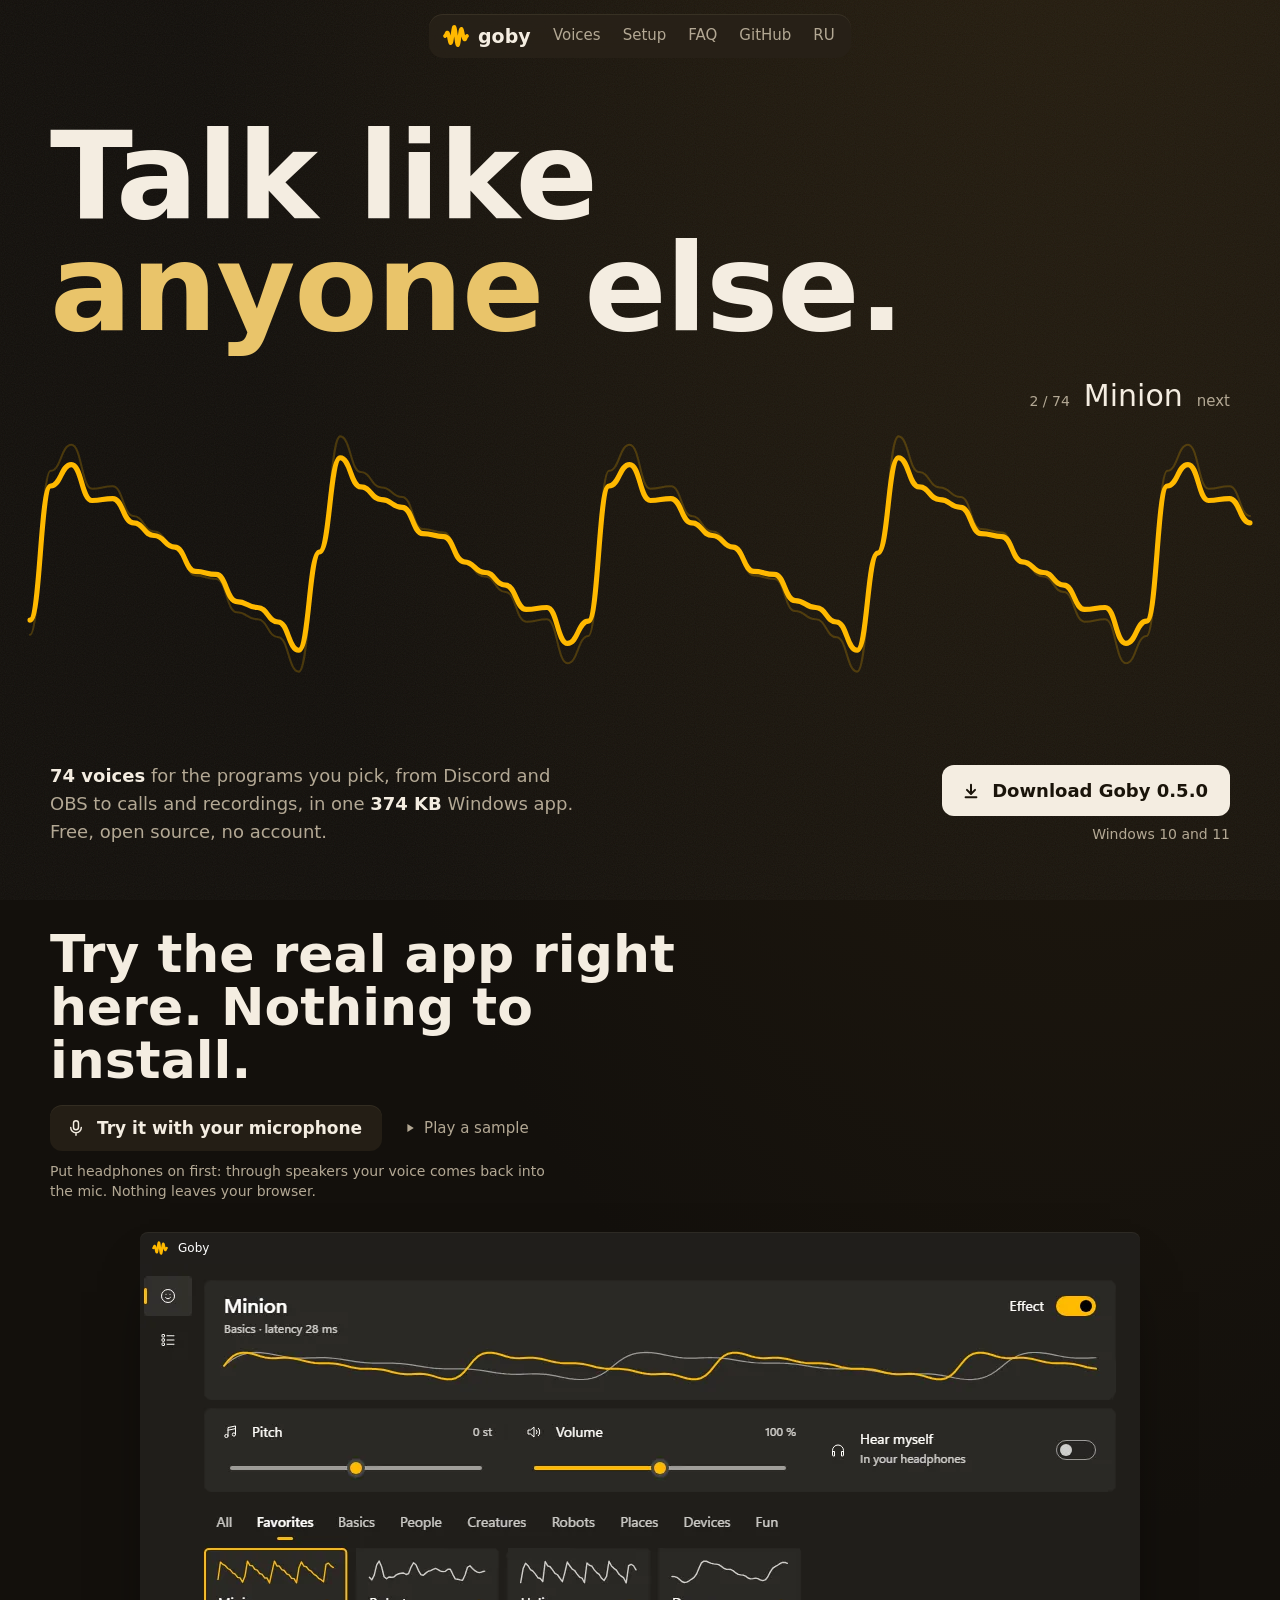
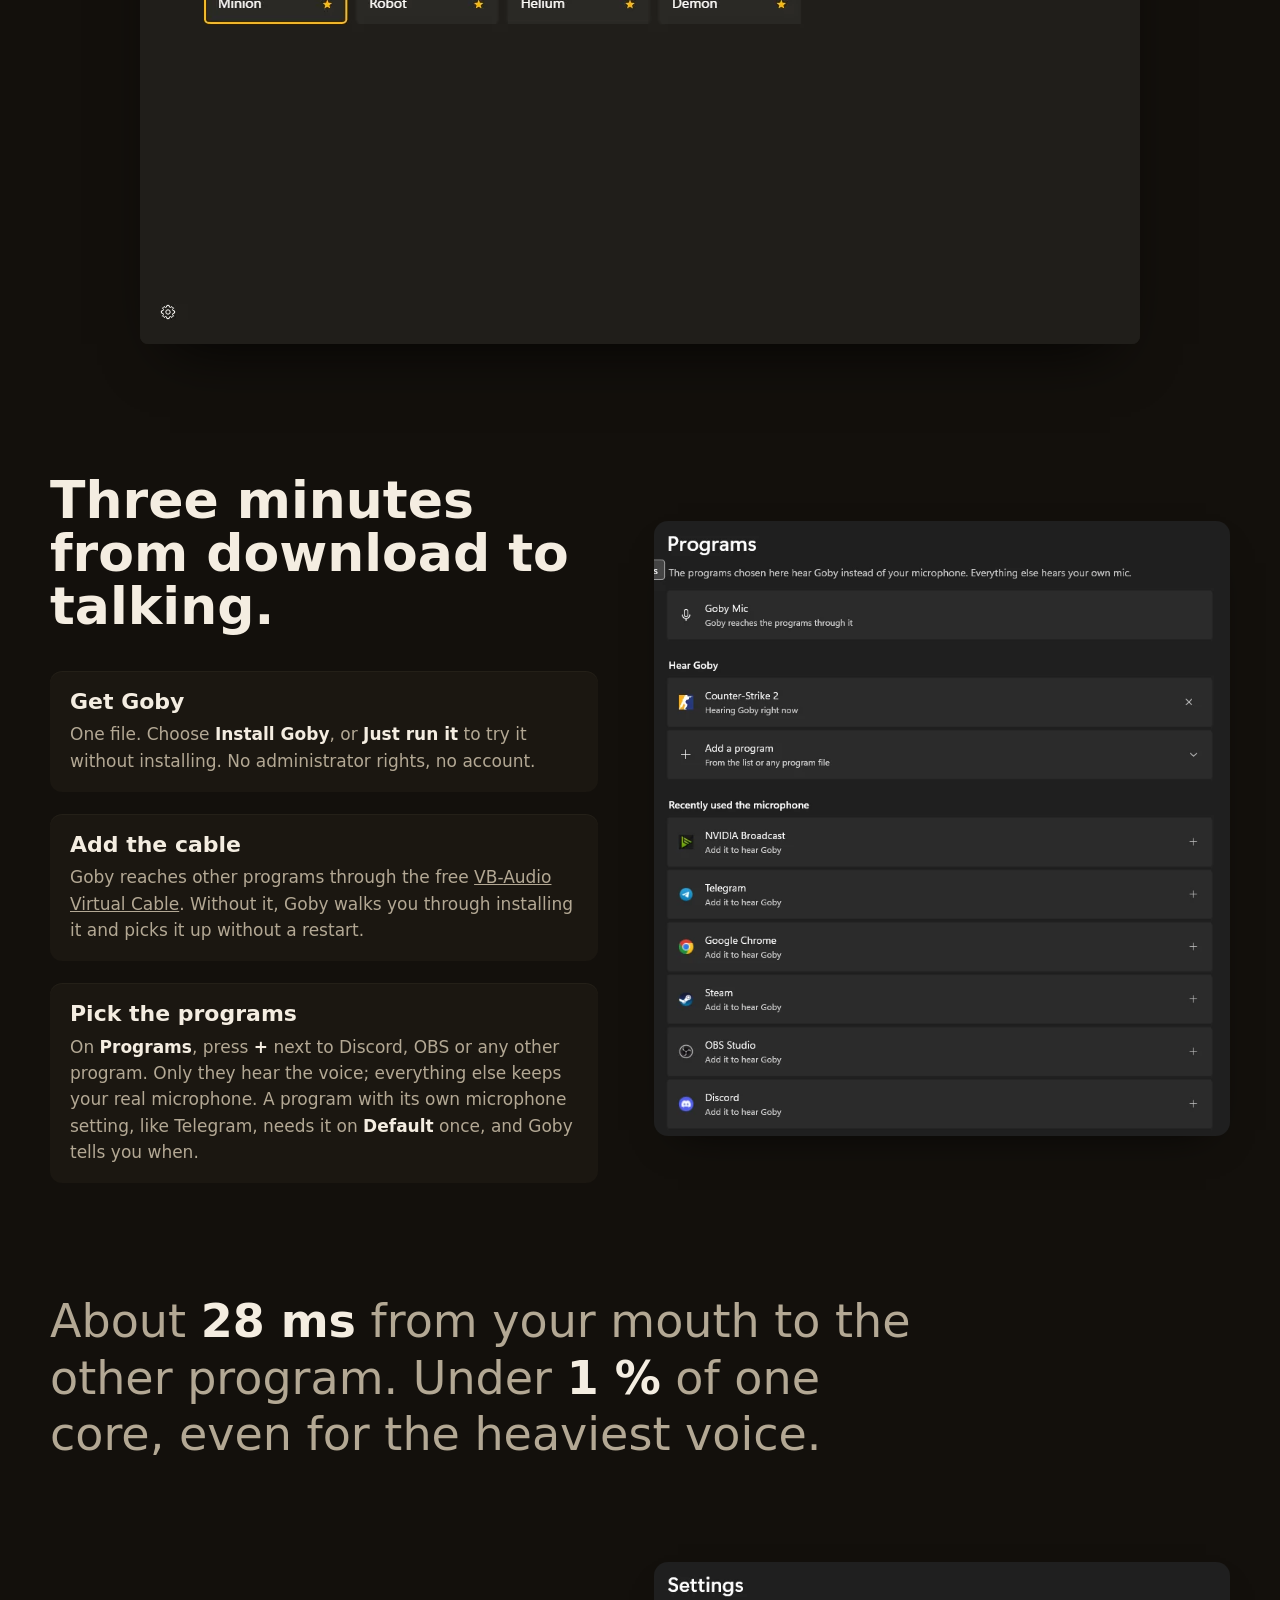
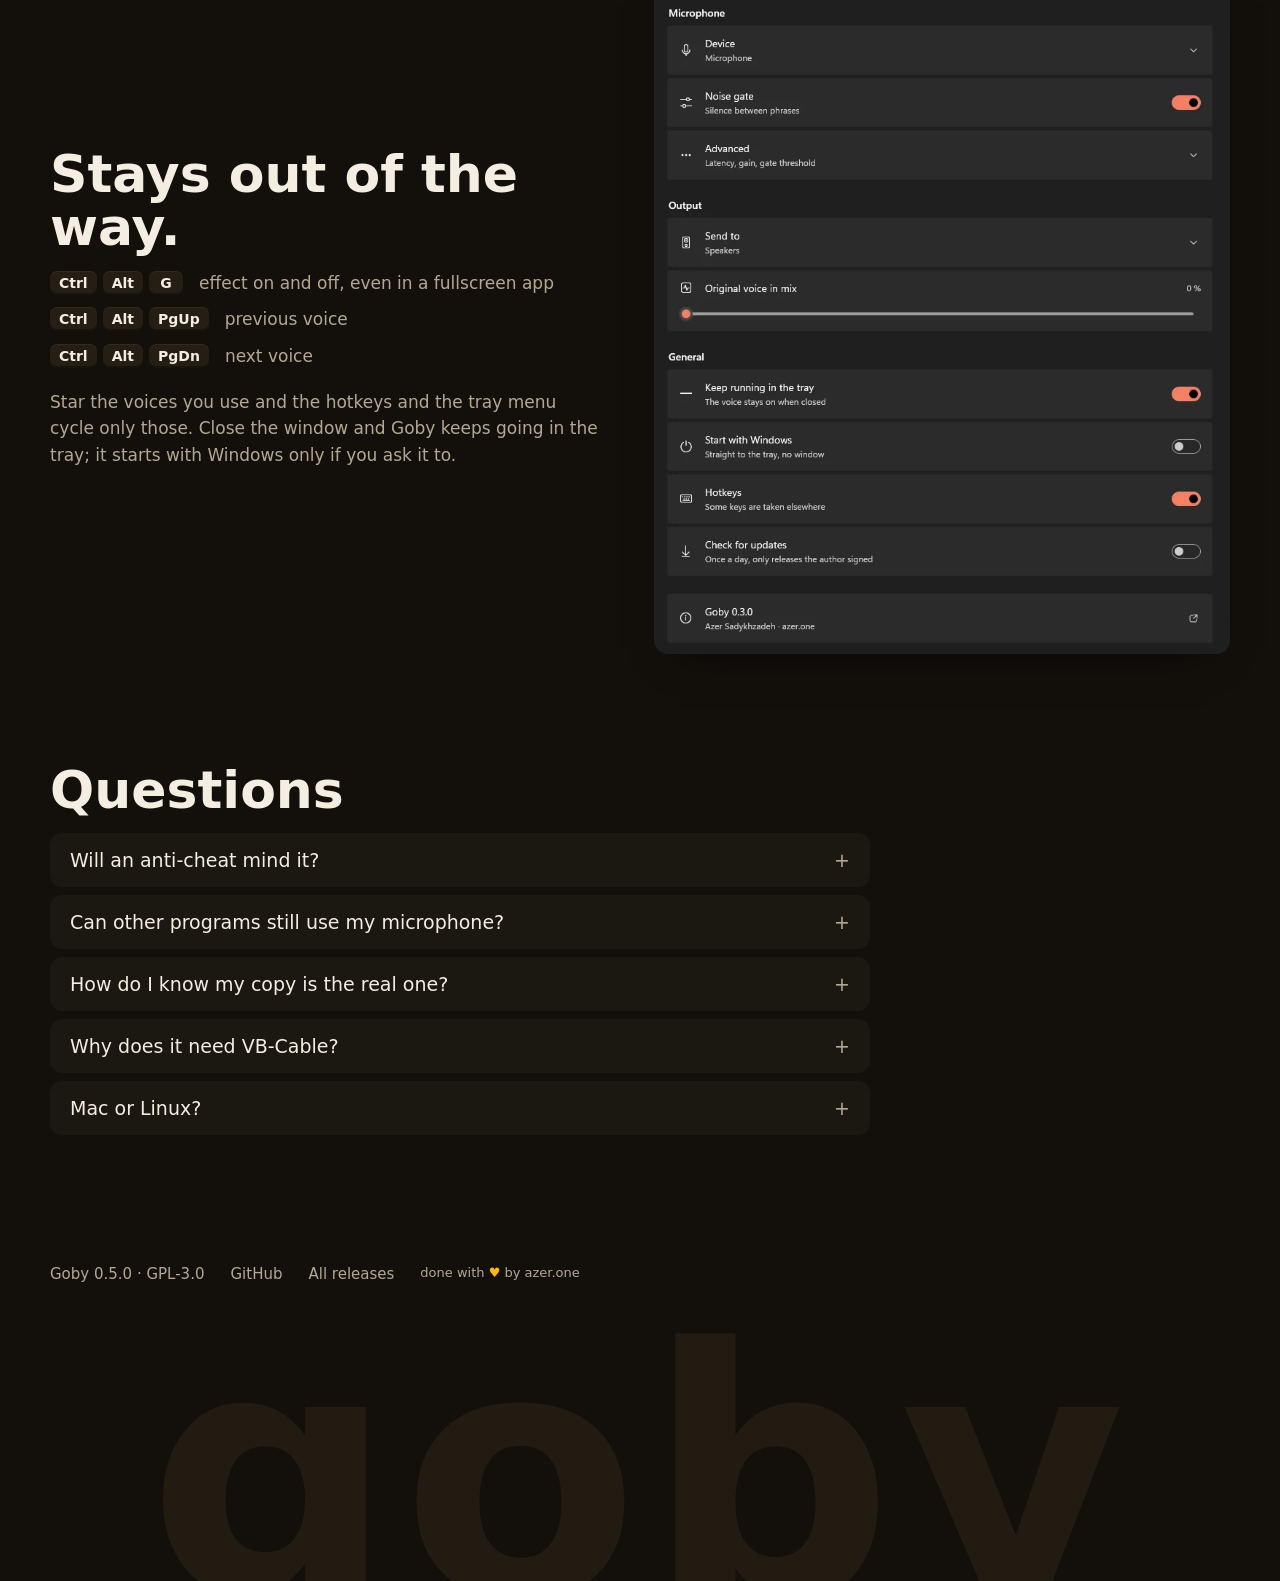
==== docs/index.html @ b20ee2b4 "Write the home page's hero waveforms as whole hundredths The hero data was 24.7 KB of the 34.5 KB ho" ====
<!doctype html>
<html lang="en">
<head>
<meta charset="utf-8">
<meta name="viewport" content="width=device-width, initial-scale=1">
<title>Goby: a tiny voice changer for Windows</title>
<meta name="description" content="Real-time voice changer for Windows: 74 voices for the programs you pick, from Discord and OBS to calls and recordings. One 374 KB app, free and open source, no account.">
<meta name="theme-color" content="#13100c">
<link rel="canonical" href="https://goby.azer.one/">
<link rel="alternate" hreflang="en" href="https://goby.azer.one/">
<link rel="alternate" hreflang="ru" href="https://goby.azer.one/ru/">
<link rel="alternate" hreflang="x-default" href="https://goby.azer.one/">
<meta property="og:title" content="Goby: a tiny voice changer for Windows">
<meta property="og:description" content="74 voices for the programs you pick. One 374 KB Windows app, free and open source.">
<meta property="og:image" content="https://goby.azer.one/images/social.png">
<meta property="og:url" content="https://goby.azer.one/">
<meta property="og:locale" content="en_US">
<meta name="twitter:card" content="summary_large_image">
<link rel="icon" href="images/logo.svg" type="image/svg+xml">
<link rel="preconnect" href="https://api.fontshare.com">
<link rel="preconnect" href="https://cdn.fontshare.com" crossorigin>
<link rel="stylesheet" href="https://api.fontshare.com/v2/css?f[]=pally@500,700&display=swap">
<link rel="stylesheet" href="site.css">
<script src="site.js" defer></script>
<noscript><style>#voices .try, #win { display: none; }</style></noscript>
</head>
<body>
<script type="application/json" id="hero-voices">[["Off",[-44,-55,-51,-60,-90,-96,-39,50,99,86,57,52,54,41,23,18,16,3,-14,-18,-20,-36,-52,-53,-53,-77,-100,-71,13,86,96,68,51,54,49,30,19,18,10,-8,-17,-18,-28,-47,-55,-51,-64,-93,-92,-26,61,100,81,55,53,54,39,22,18,15]],["Minion",[-68,70,92,55,57,32,19,7,-18,-21,-49,-55,-70,-99,2,99,69,56,48,21,18,-8,-19,-32,-57,-55,-92,-69,70,92,55,57,32,19,7,-18,-21,-48,-55,-70,-99,1,99,69,56,48,21,18,-8,-19,-32,-57,-55,-92,-69,70,92,55,57,32]],["Helium",[-96,-19,100,57,56,22,15,-17,-24,-57,-59,-99,36,92,54,48,19,7,-19,-34,-57,-73,-84,78,76,56,36,19,-5,-19,-46,-54,-89,-46,98,61,57,26,18,-14,-21,-55,-55,-100,8,98,54,53,20,12,-19,-28,-58,-65,-95,59,85,55,42,19]],["Giant",[-15,-26,-38,-45,-44,-44,-57,-80,-97,-90,-50,16,71,94,88,68,53,49,52,49,36,21,13,15,19,15,4,-8,-13,-11,-12,-20,-33,-42,-43,-43,-53,-75,-96,-97,-67,-6,56,89,90,73,55,48,52,51,41,25,14,15,19,17,7,-6,-12,-11]],["Robot",[-48,-71,-56,9,79,100,65,-13,-60,-59,-45,-46,-49,-39,-23,-16,-13,-8,-13,-25,-15,31,75,83,57,15,-18,-31,-24,-6,7,11,18,29,32,22,11,4,3,9,24,29,2,-42,-65,-66,-69,-78,-64,-11,43,58,43,23,9,-1,-6,-2,6,8]],["Radio",[-17,-7,22,7,-34,-5,81,99,38,-83,-94,-43,16,3,-14,6,18,-4,-16,6,15,-8,-17,12,21,-20,-30,50,99,81,-48,-97,-73,0,15,-11,-5,17,8,-15,-6,16,4,-18,-3,24,0,-36,7,88,97,16,-89,-91,-31,18,-1,-13,9,16]],["Kid",[26,9,-10,-16,-34,-53,-53,-78,-97,-30,70,77,51,56,52,33,26,11,-10,-15,-33,-53,-53,-75,-98,-36,67,76,50,58,56,33,26,13,-10,-15,-31,-54,-53,-73,-99,-41,64,76,49,60,59,32,26,15,-10,-15,-29,-54,-53,-71,-100,-47,61,75]],["Baby",[19,11,-16,-20,-48,-53,-75,-90,40,96,56,56,31,19,4,-19,-25,-54,-53,-88,-70,73,87,53,54,24,19,-5,-19,-32,-57,-57,-97,-37,92,75,55,48,20,16,-12,-19,-41,-56,-65,-99,4,100,63,57,40,19,11,-17,-21,-50,-55,-78,-90,45]],["Woman",[-21,-31,-7,63,100,79,31,6,-5,-23,-37,-37,-34,-39,-39,-26,-20,-30,-12,56,99,83,35,7,-4,-21,-37,-37,-34,-39,-39,-26,-20,-30,-14,53,98,85,37,8,-3,-20,-36,-38,-34,-38,-40,-27,-19,-30,-16,50,97,87,39,8,-3,-19,-36,-38]],["Man",[38,24,21,22,16,4,-1,1,-2,-13,-22,-22,-22,-33,-48,-53,-51,-61,-86,-100,-74,3,78,100,84,59,51,53,47,32,22,22,21,12,2,0,1,-5,-17,-22,-21,-25,-40,-52,-52,-52,-70,-95,-96,-48,39,93,96,73,53,51,52,42,27,21]],["Deep voice",[94,84,68,59,59,63,61,51,38,28,25,24,20,9,-3,-12,-15,-18,-25,-39,-53,-60,-59,-58,-65,-82,-97,-98,-73,-20,41,81,94,86,70,59,58,62,61,52,39,29,26,25,21,11,-1,-10,-13,-16,-24,-37,-52,-60,-60,-59,-65,-80,-96,-98]],["Grandpa",[50,32,20,19,15,0,-15,-19,-20,-32,-50,-58,-54,-60,-84,-100,-76,-2,74,100,85,61,54,57,51,33,21,19,16,1,-14,-19,-20,-30,-48,-57,-55,-58,-81,-100,-82,-14,66,99,88,64,54,57,53,36,22,19,17,4,-12,-19,-19,-28,-45,-57]],["Grandma",[-1,2,-6,1,12,-4,-13,35,93,87,19,-33,-36,-35,-43,-36,-19,-16,-16,-3,3,-5,-3,11,2,-15,19,83,96,38,-26,-38,-34,-42,-40,-22,-15,-17,-7,4,-2,-5,8,8,-13,2,67,100,60,-11,-39,-34,-39,-42,-28,-15,-17,-12,2,1]],["Teen",[19,7,-13,-19,-23,-43,-57,-54,-68,-97,-81,12,91,93,62,55,56,39,21,19,10,-11,-19,-21,-40,-57,-54,-63,-94,-89,-6,84,96,66,54,57,42,23,19,13,-8,-19,-20,-36,-55,-55,-60,-90,-95,-24,74,99,71,54,58,46,25,19,15,-5]],["Pirate",[-81,-95,-98,-75,9,80,97,93,79,72,75,77,68,50,38,35,30,14,-9,-24,-28,-35,-51,-69,-74,-68,-69,-82,-96,-99,-75,8,79,96,92,79,71,75,77,68,51,38,34,30,13,-9,-23,-27,-33,-50,-69,-74,-68,-68,-81,-96,-99,-75,9,79]],["Nervous",[-58,-84,-100,-64,25,91,95,69,54,57,52,33,20,19,12,-6,-18,-19,-27,-46,-57,-54,-61,-88,-99,-54,38,95,93,65,54,57,50,30,20,19,10,-9,-19,-19,-29,-48,-57,-54,-64,-91,-96,-42,50,97,88,61,54,57,46,27,19,18,7,-11]],["Tipsy",[-95,-41,48,97,92,65,54,57,52,33,20,19,14,-3,-17,-19,-23,-39,-55,-56,-55,-73,-98,-89,-22,64,100,86,61,54,57,48,29,20,19,11,-7,-18,-19,-25,-43,-57,-55,-57,-79,-100,-79,-2,77,100,80,57,55,57,44,26,19,18,7,-10]],["Whisper",[-17,28,40,-24,77,-18,-35,60,-45,49,49,56,35,16,0,19,-10,0,16,-13,3,-44,-8,-64,44,-84,-18,-7,-3,43,-77,-57,43,-38,17,-3,8,-21,8,7,7,-16,9,-20,-55,-57,-84,85,86,-3,29,92,42,-59,-30,37,30,-27,18,1]],["Sleepy",[54,57,49,32,20,19,15,0,-15,-19,-20,-31,-49,-57,-54,-59,-83,-100,-76,-3,73,100,85,60,53,57,50,32,20,19,15,1,-14,-19,-20,-30,-48,-57,-54,-58,-81,-100,-79,-7,70,100,86,61,53,56,50,33,20,19,16,2,-13,-19,-19,-29]],["Announcer",[45,59,64,49,30,20,10,-3,-15,-23,-30,-45,-59,-56,-47,-54,-77,-90,-71,11,82,97,79,52,47,60,64,48,28,17,10,0,-11,-21,-31,-46,-59,-57,-47,-52,-74,-87,-70,8,81,100,86,58,50,60,64,49,28,16,9,-2,-16,-25,-34,-47]],["Big guy",[62,49,32,23,22,15,-2,-17,-22,-24,-35,-53,-63,-61,-62,-79,-97,-95,-53,33,89,99,84,65,60,63,57,40,26,22,20,7,-11,-21,-22,-28,-44,-59,-63,-60,-68,-89,-100,-82,-14,67,98,94,74,60,62,62,49,32,23,22,15,-2,-17,-22]],["Movie trailer",[46,38,32,23,9,-3,-11,-15,-20,-32,-46,-53,-55,-64,-85,-98,-81,-29,31,61,61,54,58,68,68,56,41,33,31,26,14,1,-6,-12,-22,-39,-52,-57,-60,-75,-96,-96,-58,5,51,61,54,55,65,71,60,42,28,20,11,-2,-13,-15,-12,-15]],["Cartoon villain",[4,72,90,66,37,23,19,8,-4,-5,6,14,13,13,18,17,-4,-32,-45,-40,-40,-59,-75,-54,11,76,97,80,53,42,44,48,48,44,34,16,-2,-10,-11,-20,-45,-69,-72,-59,-56,-77,-99,-85,-25,41,64,45,20,19,38,56,58,50,38,25]],["Sports commentator",[-41,-56,-56,-58,-92,-82,-17,67,88,78,57,57,55,40,21,25,11,-6,-24,-13,-21,-27,-51,-41,-58,-66,-91,-61,23,88,78,50,52,47,48,26,21,9,14,-16,-21,-13,-31,-45,-45,-39,-53,-97,-90,-16,70,100,75,41,45,55,40,10,25,15]],["Gremlin",[-14,-19,-36,-60,-58,-84,-96,5,98,84,61,63,37,21,15,-12,-19,-29,-49,-46,-59,-75,-13,66,61,40,42,28,15,13,-7,-17,-24,-49,-53,-67,-94,-42,84,92,63,65,49,24,21,-5,-22,-26,-51,-55,-58,-83,-48,57,73,45,42,34,16,14]],["Rodent",[-56,-98,19,85,60,71,34,19,-8,-32,-44,-43,-56,-99,14,86,53,70,36,19,-6,-34,-36,-42,-55,-99,8,87,47,68,38,18,-5,-33,-27,-41,-55,-98,3,89,42,64,39,18,-5,-31,-20,-42,-54,-98,-4,91,40,59,40,19,-5,-27,-14,-43]],["Ogre",[-34,-50,-66,-73,-73,-71,-78,-91,-99,-98,-75,10,82,99,98,89,76,71,73,73,63,46,32,29,28,20,1,-18,-28,-29,-31,-44,-62,-72,-73,-71,-75,-87,-98,-99,-86,-21,69,97,100,93,79,71,72,74,67,52,35,29,29,24,7,-13,-26,-29]],["Troll",[64,56,43,36,38,44,45,38,28,22,20,21,17,7,-4,-10,-11,-12,-20,-34,-49,-57,-56,-55,-63,-81,-97,-97,-70,-13,51,90,99,85,65,51,48,50,48,39,28,21,20,20,14,4,-5,-10,-8,-6,-9,-18,-28,-31,-29,-28,-33,-44,-55,-55]],["Demon",[-41,-42,-45,-54,-71,-86,-95,-95,-88,-77,-65,-53,-33,1,47,83,98,100,94,85,78,74,73,70,65,53,39,28,24,24,23,14,-1,-15,-23,-26,-27,-33,-44,-57,-62,-61,-57,-56,-62,-71,-77,-77,-64,-38,-1,28,43,53,65,77,85,88,84,76]],["Zombie",[-20,-31,-49,-59,-57,-59,-76,-97,-92,-42,43,93,97,76,59,57,59,49,31,20,20,17,2,-15,-20,-20,-29,-47,-59,-57,-57,-73,-95,-96,-52,31,89,99,79,59,55,59,52,35,22,20,17,4,-13,-20,-20,-27,-43,-57,-59,-55,-68,-92,-99,-64]],["Ghost",[-40,-8,20,-3,-3,-20,-62,-72,-12,40,77,68,22,51,53,33,21,7,2,-15,-38,-26,-11,-34,-14,-48,-15,-35,-28,26,26,-7,29,12,53,35,19,7,14,-8,-37,-31,-9,-21,-49,-48,-50,-18,11,8,69,90,49,16,10,45,44,31,27,1]],["Possessed",[-21,-27,-22,-34,-63,-78,-44,32,67,37,17,50,76,59,37,30,15,-17,-44,-56,-59,-58,-50,-27,-7,-23,-57,-40,37,95,88,50,31,23,13,7,9,11,6,-9,-23,-27,-35,-56,-55,-22,-12,-52,-73,-29,39,80,82,64,50,49,39,29,34,26]],["Vampire",[-13,-16,-17,-22,-30,-33,-30,-29,-44,-71,-88,-73,-18,52,92,94,74,53,46,44,38,25,13,5,-2,-9,-15,-18,-19,-23,-29,-31,-32,-40,-61,-85,-89,-54,16,78,100,88,63,47,43,40,30,18,9,3,-4,-11,-15,-14,-14,-20,-28,-31,-34,-47]],["Dragon",[25,22,4,-23,-42,-49,-49,-49,-58,-73,-88,-97,-99,-96,-85,-56,-2,41,53,43,32,40,66,86,93,92,84,75,71,72,70,61,47,34,25,13,0,-14,-24,-28,-36,-51,-68,-78,-83,-82,-83,-89,-96,-100,-96,-75,-17,46,74,84,88,90,88,81]],["Swarm",[-27,-40,-43,-56,-88,-97,-42,54,99,82,52,42,38,24,11,6,4,0,-1,-1,-1,-1,-3,-6,-9,-20,-35,-31,7,54,68,53,43,47,43,26,15,14,7,-5,-9,-8,-9,-12,-10,-6,-4,-3,-3,-1,6,16,19,18,23,29,25,16,15,14]],["Alien",[30,26,8,-10,-14,-26,-37,-34,-36,-46,-57,-38,26,60,56,68,70,47,32,24,14,6,-3,-15,-35,-50,-63,-94,-90,-22,23,17,20,29,34,41,39,33,16,-3,-8,-18,-30,-27,-28,-39,-48,-35,19,56,49,47,51,36,26,27,21,13,5,-9]],["Android",[-39,-95,-95,-83,-69,-60,-50,-31,-14,8,33,54,62,67,73,72,65,61,60,53,35,13,-1,-3,-3,-6,-13,-21,-92,-97,-89,-76,-63,-49,-30,-14,7,26,48,60,66,72,72,66,59,56,51,39,22,7,0,-1,-5,-12,-18,-89,-100,-94,-78,-64]],["Dictator",[-6,-7,-4,-5,-17,-9,44,83,55,-38,-75,-39,3,-8,-24,-1,16,-8,-22,3,18,-12,-25,15,29,-27,-42,71,100,100,-53,-100,-100,-26,6,-12,-1,24,14,-8,0,18,9,-6,5,18,7,-5,9,20,-1,-26,-20,-1,0,-3,10,18,4,-4]],["Cyborg",[-69,-95,-96,-61,2,59,80,67,34,3,-11,-8,9,37,61,70,57,27,-3,-18,-16,-7,0,1,-3,-13,-36,-69,-95,-95,-59,4,60,81,67,33,2,-13,-9,9,37,61,69,56,26,-6,-21,-17,-7,0,1,-3,-14,-37,-71,-96,-95,-57,7,62]],["Mutant",[-6,-14,-32,-49,-51,-55,-78,-99,-84,-21,47,70,59,48,50,52,48,44,41,30,11,-2,-7,-16,-35,-49,-52,-58,-81,-99,-80,-16,52,76,66,52,48,46,43,42,40,28,10,-3,-8,-17,-36,-50,-53,-59,-82,-100,-79,-11,59,83,70,52,45,43]],["8-bit",[-41,-54,-54,-54,-67,-79,-41,28,90,90,67,41,41,41,28,14,14,0,-14,-14,-14,-41,-54,-54,-54,-54,-79,-67,-14,79,90,67,41,41,41,41,14,14,14,0,-14,-14,-28,-41,-54,-41,-41,-67,-90,-54,54,90,79,41,41,54,41,28,14,14]],["Synth choir",[71,-37,-45,-10,-36,-19,-6,7,12,27,-25,7,43,74,29,-66,-56,-15,24,-44,-60,-38,21,55,69,50,24,48,-54,-77,-65,-30,23,49,52,57,19,-61,-50,-10,23,24,-22,-9,31,54,17,-65,-77,-42,9,31,41,56,87,3,-61,-32,-65,-32]],["Hologram",[-7,-2,10,4,-27,-44,-12,39,57,40,29,39,38,12,-12,-15,-17,-36,-49,-33,-11,-8,-11,-1,6,-20,-53,-36,29,75,64,35,35,47,31,-2,-18,-17,-30,-51,-47,-21,-11,-20,-16,4,-7,-53,-68,-5,78,97,59,36,50,54,21,-14,-21,-26]],["Spaceship",[-9,-12,10,9,-29,-5,73,96,11,-78,-67,15,40,-8,-39,-1,20,-2,-27,-1,15,5,-16,10,13,-6,-24,34,91,60,-55,-93,-23,35,16,-35,-23,12,19,-20,-17,14,7,-12,-3,22,10,-32,-4,75,88,2,-83,-67,17,37,-14,-43,6,23]],["Broken robot",[7,1,-5,-11,-21,-32,-31,-12,26,70,97,96,55,-25,-69,-66,-46,-38,-41,-35,-23,-17,-21,-22,-15,-3,17,41,58,51,16,-36,-74,-85,-64,-7,46,59,48,38,38,36,23,17,25,34,32,18,-3,-32,-59,-68,-50,-12,22,39,40,23,-6,-27]],["Steel helmet",[-35,-49,-55,-66,-88,-100,-75,-13,47,73,75,74,70,56,40,30,25,15,2,-6,-12,-27,-44,-53,-59,-78,-98,-91,-43,25,66,75,75,72,63,46,33,28,20,7,-3,-9,-20,-37,-50,-56,-68,-91,-99,-68,-3,53,74,75,74,68,54,38,30,24]],["Cave",[-25,-24,-27,-50,-87,-95,-55,24,66,57,30,23,28,27,22,30,39,31,8,-8,-14,-18,-23,-23,-37,-72,-99,-81,-9,57,68,44,28,31,30,19,19,30,29,11,-6,-9,-11,-14,-17,-22,-47,-84,-91,-45,29,62,42,19,21,26,13,9,27,44]],["Cathedral",[-34,-43,-39,-48,-80,-96,-48,45,96,77,41,35,50,32,1,-5,16,21,-1,-22,-29,-31,-36,-39,-41,-60,-87,-70,4,82,91,52,32,46,51,20,-5,5,25,16,-14,-34,-43,-43,-44,-46,-56,-77,-77,-22,62,100,79,42,45,60,40,-1,-14,6]],["Bathroom",[-38,-42,-54,-69,-79,-71,-30,37,82,81,48,25,30,39,28,13,13,20,10,-13,-32,-38,-40,-49,-65,-80,-82,-53,14,77,95,72,39,30,37,32,14,7,14,13,-10,-33,-43,-45,-51,-61,-71,-78,-66,-15,59,98,89,52,32,36,33,18,7,9]],["Stadium",[-56,-62,-48,-50,-80,-89,-35,59,100,81,48,40,46,42,32,29,22,-2,-24,-28,-28,-44,-58,-50,-41,-62,-88,-65,19,89,92,57,34,38,39,29,25,28,15,-9,-21,-19,-27,-49,-55,-45,-53,-84,-89,-29,59,94,70,36,30,38,36,31,35,32]],["Underwater",[-65,-92,-94,-43,34,61,34,7,15,34,38,41,54,59,40,15,5,-3,-26,-46,-51,-61,-88,-98,-55,26,60,36,12,26,45,39,29,42,58,46,18,5,-1,-22,-45,-51,-58,-85,-100,-66,15,58,41,20,36,55,42,19,29,52,48,22,6,0]],["Canyon",[-47,-57,-54,-63,-91,-96,-41,53,99,87,60,55,57,44,25,19,17,3,-15,-19,-22,-38,-55,-56,-56,-79,-100,-73,14,88,97,70,54,57,52,32,20,19,11,-8,-19,-19,-29,-49,-57,-54,-67,-94,-93,-28,64,100,83,58,55,56,41,23,19,16]],["Tin can",[-23,-1,14,-12,-34,8,81,95,37,-16,-15,-1,-17,-37,-24,-2,-8,-25,-15,5,-2,-22,-13,12,3,-30,-19,52,100,67,1,-21,-5,-7,-31,-33,-9,-2,-20,-23,-2,5,-15,-22,3,13,-17,-33,19,88,90,27,-19,-13,-2,-21,-37,-20,-1,-11]],["Phone",[-8,-7,12,7,-20,-9,60,100,71,-27,-78,-63,-29,-21,-21,-3,11,3,-7,3,11,-2,-11,4,14,-9,-22,28,91,93,18,-67,-75,-42,-21,-23,-13,8,9,-5,-3,10,5,-10,-4,13,4,-22,-1,69,100,60,-40,-79,-58,-26,-22,-20,0,11]],["Megaphone",[-38,-2,36,3,-46,22,96,87,-1,-86,-86,-30,17,-6,-9,17,15,-13,-10,19,8,-34,-22,28,26,-34,-21,88,87,73,-88,-81,-69,9,4,-16,7,18,0,-19,9,19,-15,-36,8,38,-3,-42,37,90,84,-28,-82,-85,-18,13,-11,-5,19,12]],["Walkie-talkie",[-6,-14,5,9,-22,-10,67,98,53,-51,-79,-45,2,5,-9,11,10,-4,-18,2,11,5,-13,11,9,7,-24,27,76,85,-22,-81,-70,-20,7,-6,0,1,15,-14,-11,12,1,-8,1,24,19,-31,-9,51,95,41,-41,-91,-42,1,6,-17,7,15]],["Old radio",[-7,-8,10,8,-24,-8,65,100,70,-27,-76,-60,-29,-21,-22,0,10,0,-10,5,11,2,-11,8,12,-6,-22,29,89,92,14,-71,-73,-44,-21,-24,-11,5,11,-7,-4,12,4,-9,-1,18,8,-27,-5,69,98,63,-39,-81,-60,-25,-20,-23,3,12]],["Drive-thru",[-16,-2,19,-1,-39,11,89,90,-17,-91,-70,12,33,-3,-17,14,12,-14,-19,14,12,-7,-13,23,10,-20,-20,58,94,42,-79,-96,-26,28,14,-19,-1,13,5,-21,-2,20,-4,-17,9,29,-2,-39,15,89,80,-28,-92,-69,13,31,-6,-20,17,13]],["Cassette",[-60,-60,-64,-85,-99,-65,35,95,93,70,59,63,54,33,22,22,8,-13,-23,-21,-36,-54,-61,-57,-75,-95,-88,-15,77,99,80,58,61,58,42,24,22,15,-2,-21,-22,-27,-48,-61,-57,-62,-87,-99,-59,44,96,93,68,57,61,52,31,20,22,7]],["Squad radio",[-6,-8,6,7,-29,-2,70,99,34,-51,-73,-31,4,3,-8,12,8,-8,-19,7,9,6,-10,17,6,-1,-19,30,86,73,-27,-88,-56,-17,7,-8,1,3,12,-15,-8,14,0,-9,5,24,13,-32,-8,68,91,34,-59,-85,-36,8,4,-17,15,13]],["Cheap headset",[-16,-22,32,32,-54,-43,100,100,100,22,-100,-100,-100,-100,-100,-56,8,3,-22,5,38,5,-30,8,46,-13,-72,59,100,100,100,-100,-100,-100,-100,-100,-87,-13,13,-16,-13,30,27,-22,-16,38,22,-61,-24,100,100,100,-24,-100,-100,-100,-100,-100,-46,11]],["Bad connection",[-6,-8,8,8,-23,-7,62,99,67,-24,-73,-57,-26,-19,-20,0,9,0,-11,5,10,3,-10,9,10,-4,-21,26,87,91,13,-68,-70,-43,-19,-22,-10,4,11,-8,-4,12,4,-9,-1,17,9,-26,-6,66,98,62,-36,-80,-58,-23,-18,-23,4,12]],["Squeaky choir",[-43,14,68,26,11,-32,10,1,26,-11,-30,-68,-7,16,0,82,42,18,-9,-33,-58,-81,-49,79,68,47,19,-6,-38,1,-32,-36,-21,-16,51,11,49,19,5,-34,2,-28,-41,-43,22,65,20,3,-18,15,4,16,-13,-37,-71,5,2,37,68,43]],["Opera",[-83,-6,68,82,56,41,51,55,44,36,39,32,6,-14,-12,-7,-23,-46,-57,-66,-89,-99,-58,28,80,75,50,47,57,53,41,38,36,15,-8,-11,-1,-9,-36,-57,-62,-73,-95,-93,-42,38,76,69,53,54,59,57,46,38,27,10,-1,3,3,-19]],["Choir",[-34,-40,-39,-52,-54,-46,-31,9,27,-5,-8,37,62,47,28,31,30,12,13,27,15,-11,-34,-50,-51,-68,-98,-77,-2,46,42,25,35,66,73,58,43,30,18,-4,-27,-30,-49,-83,-73,-32,-19,-29,-18,16,50,60,46,28,24,25,11,-11,-8,-10]],["Karaoke",[-51,-60,-51,-57,-83,-86,-30,57,98,86,59,47,42,30,22,22,17,-4,-18,-17,-23,-46,-64,-57,-48,-66,-86,-58,23,89,97,72,52,44,35,22,18,16,2,-14,-16,-16,-36,-60,-64,-54,-60,-82,-75,-10,71,100,84,60,51,44,31,21,16,5]],["Glitch",[-27,-45,-59,-55,-59,-87,-98,-58,36,93,89,60,49,52,43,25,17,16,6,-8,-15,-17,-25,-41,-45,-43,-54,-77,-73,-19,53,77,63,42,40,41,29,17,13,11,2,-10,-13,-15,-26,-38,-39,-38,-55,-70,-53,10,57,70,49,38,39,36,25,14]],["Duet",[-60,-65,-62,-68,-89,-100,-77,-30,2,6,11,35,63,74,73,70,62,45,27,21,19,11,1,-2,-7,-28,-47,-32,19,63,68,48,33,30,22,8,0,0,-6,-21,-33,-39,-49,-62,-65,-62,-71,-92,-99,-71,-24,4,6,14,40,66,75,73,69,60]],["Jet",[51,15,-28,-41,-46,-49,-17,53,94,63,7,3,42,57,27,-7,-27,-54,-84,-72,-8,45,37,-7,-38,-49,-54,-34,29,89,85,29,-4,20,52,43,11,-15,-41,-76,-87,-43,25,49,18,-25,-48,-58,-49,2,73,99,57,2,0,35,49,29,1,-25]],["Squeaky robot",[0,4,-9,-8,-29,-35,-44,-81,31,94,55,59,31,20,0,-19,-31,-52,-50,-77,-16,60,37,27,10,4,-5,-6,-5,-6,9,-2,49,44,-34,-25,-19,-15,-7,-5,-1,-3,-3,-16,-5,-33,-11,61,42,42,33,16,10,-18,-22,-55,-54,-83,-81,59]],["Slow motion",[-33,-39,-37,-40,-59,-84,-91,-62,3,61,82,69,47,38,43,47,40,25,12,7,6,7,8,7,3,-2,-4,-1,4,8,8,4,-1,-5,-6,-6,-12,-25,-40,-46,-42,-43,-61,-89,-100,-74,-8,60,88,81,60,49,53,59,54,38,22,11,5,0]],["Auto-tune",[-9,-19,-19,-30,-50,-57,-54,-67,-94,-92,-27,64,100,83,58,55,56,41,23,19,16,0,-16,-19,-23,-41,-56,-55,-58,-84,-100,-62,30,93,94,66,54,57,49,29,19,19,8,-11,-19,-20,-33,-52,-57,-54,-71,-97,-86,-11,75,100,78,56,56,55]],["Chord choir",[-17,-30,-48,-73,-42,-8,-19,-23,-43,-70,-24,60,98,80,37,23,8,-32,-11,42,35,17,11,-3,-12,-48,-89,-65,-23,-23,-43,-52,3,86,92,57,46,40,37,25,0,-1,-17,-59,-51,-26,-27,-7,23,22,5,-24,-32,1,28,44,35,-3,-12,-31]],["Talkbox",[62,56,51,47,36,26,27,34,36,32,26,-88,-98,-83,-72,-61,-48,-24,4,33,51,61,59,53,49,41,29,26,32,37,35,29,-57,-99,-90,-77,-67,-54,-35,-10,22,44,58,61,55,51,46,34,26,29,36,36,31,18,-93,-97,-82,-71,-59,-46]]]</script>
<script type="application/json" id="texts">{"try.off":"Try it with your microphone","try.on":"Stop listening","sample.play":"Play a sample","sample.stop":"Stop the sample","sample.none":"Sample unavailable","sample.note":"Playing a sample. Pick voices and drag Pitch while it plays.","window":"Goby's window. Arrow keys pick a voice; Escape goes back to the voices.","unsupported":"This browser cannot run the voices live. A current Chrome, Edge, Firefox or Safari can.","asking":"Your browser asks for the microphone…","listening":"Listening. Pick voices and drag Pitch while you talk.","denied":"The microphone was not allowed, so there is nothing to hear yet.","nomic":"No microphone was found on this device.","failed":"The voices could not start here: ","loadfail":"The voices could not load here: "}</script>
<nav class="top">
  <a class="mark" href="#top"><img src="images/logo.svg" alt="" width="26" height="26">goby</a>
  <a class="link" href="#voices">Voices</a>
  <a class="link" href="#setup">Setup</a>
  <a class="link" href="#faq">FAQ</a>
  <a class="link" href="https://github.com/Sadykhzadeh/goby">GitHub</a>
  <a class="link" href="ru/" hreflang="ru" lang="ru" title="Русский">RU</a>
</nav>

<main class="wrap" id="top">
  <section class="hero">
    <h1>Talk like <span>anyone</span> else.</h1>
    <div class="stage">
      <svg viewBox="0 0 1200 260" preserveAspectRatio="none" aria-hidden="true">
        <path class="echo" id="echo" d=""/>
        <path id="wave" d=""/>
      </svg>
      <button class="voice" id="voice" type="button" title="Next voice">
        <small id="count">2 / 74</small><span id="name">Minion</span><span class="next">next</span>
      </button>
    </div>
    <div class="foot">
      <p><b>74 voices</b> for the programs you pick, from Discord and OBS to calls and recordings, in one <b>374 KB</b> Windows app. Free, open source, no account.</p>
      <div class="get">
        <a class="download" href="https://github.com/Sadykhzadeh/goby/releases/latest">
          <svg viewBox="0 0 20 20" fill="none" stroke="currentColor" stroke-width="2.2" stroke-linecap="round" stroke-linejoin="round" aria-hidden="true"><path d="M10 3v10M5.5 8.8 10 13.3l4.5-4.5M4 17h12"/></svg>
          Download Goby 0.5.0
        </a>
        <small>Windows 10 and 11</small>
      </div>
    </div>
  </section>

  <section id="voices" class="live">
    <div class="live-head">
      <h2>Try the real app right here. Nothing to install.</h2>
      <noscript><p>The live part needs JavaScript. The download above works without it.</p></noscript>
      <div class="try">
        <div class="try-row">
          <button class="try-btn" id="try" type="button" aria-pressed="false"><svg class="ic" viewBox="0 0 16 16" aria-hidden="true"><rect x="5.8" y="1.5" width="4.4" height="8" rx="2.2"/><path d="M3.3 7.6a4.7 4.7 0 0 0 9.4 0M8 12.3v2.2"/></svg><span id="try-label">Try it with your microphone</span></button>
          <button class="sample" id="sample" type="button"><svg class="ic" viewBox="0 0 16 16" aria-hidden="true"><path class="play" d="M4.5 2.8v10.4L13 8z"/><rect class="stop" x="3.5" y="3.5" width="9" height="9" rx="1.6"/></svg><span id="sample-label">Play a sample</span></button>
        </div>
        <p id="try-note">Put headphones on first: through speakers your voice comes back into the mic. Nothing leaves your browser.</p>
      </div>
    </div>

  <div class="win" id="win">
    <div class="bar"><img src="images/logo.svg" alt="" width="16" height="16"><span>Goby</span></div>
    <img class="shot" src="images/window.webp" width="1000" height="680" loading="lazy" decoding="async" alt="Goby's main window: the Minion voice in the header above Pitch and Volume, and a gallery of the starred voices, each drawn as its own waveform.">
    <div class="menu" id="menu" role="menu" hidden></div>
  </div>
  </section>

  <section id="setup" class="setup">
    <div class="steps">
      <h2>Three minutes from download to talking.</h2>
      <div class="step">
        <h3>Get Goby</h3>
        <p>One file. Choose <b>Install Goby</b>, or <b>Just run it</b> to try it without installing. No administrator rights, no account.</p>
      </div>
      <div class="step">
        <h3>Add the cable</h3>
        <p>Goby reaches other programs through the free <a href="https://vb-audio.com/Cable/">VB-Audio Virtual Cable</a>. Without it, Goby walks you through installing it and picks it up without a restart.</p>
      </div>
      <div class="step">
        <h3>Pick the programs</h3>
        <p>On <b>Programs</b>, press <b>+</b> next to Discord, OBS or any other program. Only they hear the voice; everything else keeps your real microphone. A program with its own microphone setting, like Telegram, needs it on <b>Default</b> once, and Goby tells you when.</p>
      </div>
    </div>
    <figure class="side">
      <img src="images/programs.webp" width="790" height="845" loading="lazy" decoding="async" alt="Goby's Programs page: Counter-Strike 2 hearing Goby right now, and Telegram, Chrome, Steam, OBS and Discord offered with their own icons.">
    </figure>
  </section>

  <section class="facts">
    <p>About <b>28 ms</b> from your mouth to the other program. Under <b>1 %</b> of one core, even for the heaviest voice.</p>
  </section>

  <section class="playing">
    <div>
      <h2>Stays out of the way.</h2>
      <ul class="keys">
        <li><kbd>Ctrl</kbd><kbd>Alt</kbd><kbd>G</kbd><span>effect on and off, even in a fullscreen app</span></li>
        <li><kbd>Ctrl</kbd><kbd>Alt</kbd><kbd>PgUp</kbd><span>previous voice</span></li>
        <li><kbd>Ctrl</kbd><kbd>Alt</kbd><kbd>PgDn</kbd><span>next voice</span></li>
      </ul>
      <p>Star the voices you use and the hotkeys and the tray menu cycle only those. Close the window and Goby keeps going in the tray; it starts with Windows only if you ask it to.</p>
    </div>
    <figure class="side">
      <img src="images/settings.webp" width="790" height="950" loading="lazy" decoding="async" alt="Goby's Settings page: microphone, noise gate, output, tray, startup, hotkeys and updates.">
    </figure>
  </section>

  <section id="faq" class="faq">
    <h2>Questions</h2>
    <details>
      <summary>Will an anti-cheat mind it?</summary>
      <p>Goby never touches the game: it does not inject anything or read its memory. The game only sees one more microphone, made by VB-Audio's ordinary signed driver.</p>
    </details>
    <details>
      <summary>Can other programs still use my microphone?</summary>
      <p>Yes, Goby shares it. <i>Low latency</i> under Settings &gt; Advanced takes it exclusively for about 11 ms less delay, and then nothing else can record from it while Goby runs.</p>
    </details>
    <details>
      <summary>How do I know my copy is the real one?</summary>
      <p>Every release lists the SHA-256 of each file in <code>SHA256SUMS.txt</code>; compare it with <code>Get-FileHash</code> in PowerShell. Goby's own updater installs only releases signed with the author's key. Settings shows the version and the commit a copy says it was built from.</p>
    </details>
    <details>
      <summary>Why does it need VB-Cable?</summary>
      <p>A program can only record from a microphone Windows knows about. VB-Cable is that microphone; Goby plays into it. Writing a driver of its own would mean a kernel component on your machine, and Goby would rather not.</p>
    </details>
    <details>
      <summary>Mac or Linux?</summary>
      <p>No. Goby is built on Windows audio and the Windows UI, which is a large part of why it is small and fast.</p>
    </details>
  </section>
</main>

<footer>
  <div class="wrap links">
    <span>Goby 0.5.0 · GPL-3.0</span>
    <a href="https://github.com/Sadykhzadeh/goby">GitHub</a>
    <a href="https://github.com/Sadykhzadeh/goby/releases">All releases</a>
    <a class="credit" href="https://azer.one">done with <span aria-hidden="true" class="heart">♥</span> by azer.one</a>
  </div>
  <span class="word" aria-hidden="true">goby</span>
</footer>
</body>
</html>
---- docs/site.css ----
:root {
  --ground: #13100c;
  --ground-2: #1b1711;
  --ground-3: #241e15;
  --ink: #f4ede1;
  --muted: #b3a894;
  --amber: #ffb900;
  --amber-ink: #e9c46a;
  --display: "Pally", system-ui, sans-serif;
  --body: system-ui, -apple-system, "Segoe UI", sans-serif;
}
* { box-sizing: border-box; }
/* The page's light sits on the root, so it covers the whole canvas: on body it started
   below the nav's top margin, which collapses through it, and left a seam above the nav. */
html { background: radial-gradient(120% 70% at 85% -10%, #2a2010 0%, transparent 60%), var(--ground); scroll-behavior: smooth; }
@media (prefers-reduced-motion: reduce) { html { scroll-behavior: auto; } * { transition: none !important; } }
body {
  margin: 0;
  color: var(--ink);
  font: 17px/1.55 var(--body);
  -webkit-font-smoothing: antialiased;
}
/* A fine grain under everything, so the warm dark never bands. */
body::before {
  content: "";
  position: fixed; inset: 0; z-index: -1; pointer-events: none; opacity: 0.06;
  background-image: url("data:image/svg+xml,%3Csvg xmlns='http://www.w3.org/2000/svg' width='160' height='160'%3E%3Cfilter id='n'%3E%3CfeTurbulence type='fractalNoise' baseFrequency='0.9' numOctaves='2' stitchTiles='stitch'/%3E%3C/filter%3E%3Crect width='100%25' height='100%25' filter='url(%23n)'/%3E%3C/svg%3E");
}
a { color: inherit; }
img { max-width: 100%; height: auto; }
.wrap { width: min(1180px, 100% - 40px); margin: 0 auto; }
h2 { margin: 0 0 16px; font: 700 clamp(32px, 4.2vw, 52px)/1.02 var(--display); max-width: 18ch; }
h3 { margin: 0 0 6px; font: 700 22px/1.2 var(--display); }
section { scroll-margin-top: 80px; }

nav.top {
  position: sticky; top: 14px; z-index: 5;
  display: flex; align-items: center; gap: 22px;
  width: max-content; max-width: calc(100% - 32px);
  margin: 14px auto 0; padding: 9px 16px 9px 14px;
  background: rgba(40, 33, 24, 0.88);
  backdrop-filter: blur(14px) saturate(1.2);
  border-radius: 14px;
  box-shadow: inset 0 1px 0 rgba(255, 233, 190, 0.08);
  font-size: 15px;
}
nav.top .mark { display: flex; align-items: center; gap: 9px; text-decoration: none; font: 700 19px var(--display); }
nav.top a.link { text-decoration: none; color: var(--muted); transition: color .15s; }
nav.top a.link:hover { color: var(--ink); }

.hero { min-height: calc(100svh - 70px); display: grid; grid-template-rows: auto 1fr auto; padding-top: 7vh; }
h1 {
  margin: 0; max-width: 11ch;
  font: 700 clamp(56px, 9.5vw, 132px)/0.92 var(--display);
  letter-spacing: -0.01em;
}
h1 span { color: var(--amber-ink); }
.stage { position: relative; height: clamp(170px, 30vh, 300px); align-self: center; margin: 2vh -20px; }
.stage svg { position: absolute; inset: 0; width: 100%; height: 100%; overflow: visible; }
.stage path { fill: none; stroke: var(--amber); stroke-width: 5; stroke-linecap: round; stroke-linejoin: round; }
.stage .echo { stroke-width: 2; opacity: 0.22; }
.voice {
  position: absolute; right: 20px; bottom: 100%;
  display: flex; align-items: baseline; gap: 14px;
  background: none; border: 0; color: var(--ink); cursor: pointer; padding: 6px 0;
  font: 500 clamp(22px, 2.6vw, 30px) var(--display);
}
.voice small { font: 14px var(--body); color: var(--muted); font-variant-numeric: tabular-nums; }
.voice .next { font: 400 15px var(--body); color: var(--muted); transition: transform .2s, color .2s; }
.voice:hover .next { transform: translateX(4px); color: var(--ink); }
.foot { display: flex; flex-wrap: wrap; align-items: end; justify-content: space-between; gap: 28px; padding-bottom: 42px; }
.foot p { margin: 0; max-width: 46ch; color: var(--muted); font-size: 18px; }
.foot p b { color: var(--ink); font-weight: 600; }
.get { display: grid; gap: 8px; justify-items: end; }
.download {
  display: inline-flex; align-items: center; gap: 12px;
  padding: 15px 22px 15px 20px; border-radius: 12px;
  background: var(--ink); color: #1a140a; text-decoration: none;
  font: 700 18px var(--display);
  transition: background .18s;
}
.download:hover { background: var(--amber); }
.download svg { width: 18px; height: 18px; }
.get small { color: var(--muted); font-size: 14px; }

figure { margin: 0; }
figure img {
  display: block; border-radius: 14px;
  box-shadow: 0 18px 40px -24px rgba(0, 0, 0, .8);
}

.setup, .playing { display: grid; grid-template-columns: 1fr 1.05fr; gap: 56px; align-items: center; padding: 60px 0; }
.steps { display: grid; gap: 22px; }
.step { padding: 18px 20px; border-radius: 12px; background: var(--ground-2); box-shadow: inset 0 1px 0 rgba(255, 233, 190, .04); }
.step p, .playing p { margin: 0; color: var(--muted); }
.step b, .playing b { color: var(--ink); font-weight: 600; }
.side img { width: 100%; }

.facts { padding: 50px 0 40px; }
.facts p { margin: 0; max-width: 30ch; font: 500 clamp(28px, 3.6vw, 46px)/1.22 var(--display); color: var(--muted); }
.facts p b { color: var(--ink); font-weight: 700; }

.keys { list-style: none; margin: 0 0 20px; padding: 0; display: grid; gap: 10px; }
.keys li { display: flex; align-items: center; gap: 6px; flex-wrap: wrap; }
.keys span { margin-left: 10px; color: var(--muted); }
kbd {
  display: inline-block; min-width: 34px; padding: 4px 9px; border-radius: 7px; text-align: center;
  font: 600 14px var(--body); color: var(--ink);
  background: var(--ground-3); box-shadow: inset 0 -2px 0 rgba(0, 0, 0, .35), inset 0 1px 0 rgba(255, 233, 190, .06);
}

.faq { padding: 50px 0 90px; max-width: 820px; }
details { border-radius: 12px; background: var(--ground-2); margin-bottom: 8px; }
summary { cursor: pointer; padding: 16px 20px; font: 500 19px var(--display); list-style: none; }
summary::-webkit-details-marker { display: none; }
summary::after { content: "+"; float: right; color: var(--muted); transition: transform .2s; }
details[open] summary::after { transform: rotate(45deg); }
details p { margin: 0; padding: 0 20px 18px; color: var(--muted); }
code { font-size: 0.92em; color: var(--ink); }

footer { position: relative; overflow: hidden; padding-top: 30px; }
footer .links { display: flex; flex-wrap: wrap; gap: 10px 26px; color: var(--muted); font-size: 15px; padding-bottom: 18px; }
footer .links a { text-decoration: none; }
footer .links a:hover { color: var(--ink); }
footer .credit { font-size: 13px; }
footer .credit .heart { color: var(--amber); }
footer .credit:hover { color: var(--ink); text-decoration: underline; text-underline-offset: 3px; }
.word {
  display: block; margin: 0 0 -0.2em; text-align: center; white-space: nowrap;
  font: 700 clamp(120px, 27vw, 380px)/1 var(--display);
  letter-spacing: 0.02em; color: #221b11;
}

@media (max-width: 860px) {
  .setup, .playing { grid-template-columns: 1fr; gap: 30px; }
  .get { justify-items: start; }
  .voice { position: static; margin: 0 20px; }
  nav.top { gap: 14px; }
  nav.top a.link:nth-of-type(4) { display: none; }
}

/* The window: the app's own UI on a canvas (window.js), or its picture until that loads.
   The title row is the part Windows draws for the app. */
.live { padding: 40px 0 70px; }
.live-head { display: flex; flex-wrap: wrap; align-items: end; justify-content: space-between; gap: 18px 40px; margin-bottom: 30px; }
.live-head h2 { margin: 0; }
.try { display: grid; gap: 10px; justify-items: start; max-width: 500px; }
.try-row { display: flex; flex-wrap: wrap; align-items: center; gap: 6px 22px; }
/* The sample is a text control, like the hero's "next": muted until it is hovered, amber
   while it plays. */
.sample {
  display: inline-flex; align-items: center; gap: 8px; padding: 6px 0;
  background: none; border: 0; cursor: pointer; color: var(--muted);
  font: 400 15px var(--body); transition: color .2s;
}
.sample:hover { color: var(--ink); }
.sample .ic { width: 12px; height: 12px; fill: currentColor; }
.sample .stop, .sample.on .play { display: none; }
.sample.on { color: var(--amber-ink); }
.sample.on .stop { display: inline; }
.sample:disabled { cursor: default; color: var(--muted); opacity: .55; }
.try-btn {
  display: inline-flex; align-items: center; gap: 12px; cursor: pointer;
  padding: 13px 20px 13px 17px; border: 0; border-radius: 12px;
  background: var(--ground-3); color: var(--ink); font: 700 17px var(--display);
  box-shadow: inset 0 1px 0 rgba(255, 233, 190, .07);
  transition: background .18s, color .18s;
}
.try-btn:hover { background: #2e2619; }
.try-btn .ic { width: 18px; height: 18px; fill: none; stroke: currentColor; stroke-width: 1.3; stroke-linecap: round; stroke-linejoin: round; }
.try-btn[aria-pressed="true"] { background: var(--amber); color: #1a140a; }
.try p { margin: 0; color: var(--muted); font-size: 14px; line-height: 1.45; }
.try p b { color: var(--ink); font-weight: 600; }

.win {
  position: relative; width: min(1000px, 100%); margin: 0 auto;
  background: #201e1b; border-radius: 8px; overflow: hidden;
  box-shadow: inset 0 1px 0 rgba(255, 233, 190, .06), 0 30px 60px -30px rgba(0, 0, 0, .9);
  -webkit-tap-highlight-color: transparent;
}
.bar { display: flex; align-items: center; gap: 10px; height: 32px; padding-left: 12px; font: 12px/1 "Segoe UI Variable Text", "Segoe UI", system-ui, sans-serif; color: #fff; user-select: none; }
.win .shot, .win canvas { display: block; width: 100%; height: auto; aspect-ratio: 1000 / 680; }
.win canvas { outline: none; touch-action: manipulation; }
.menu {
  position: absolute; z-index: 6; min-width: 220px; padding: 4px; border-radius: 8px;
  background: #2c2c2c; box-shadow: inset 0 1px 0 rgba(255, 255, 255, .06), 0 8px 16px -4px rgba(0, 0, 0, .5);
  font: 14px/1 "Segoe UI Variable Text", "Segoe UI", system-ui, sans-serif;
}
.menu[hidden] { display: none; }
.menu button {
  display: flex; align-items: center; gap: 12px; width: 100%; height: 32px; padding: 0 12px 0 32px;
  border: 0; border-radius: 4px; background: none; color: #fff; font: inherit; text-align: left; white-space: nowrap; cursor: pointer;
}
.menu button:hover { background: rgba(255, 255, 255, .06); outline: none; }
.menu button:focus-visible { background: rgba(255, 255, 255, .06); outline: 2px solid var(--amber); outline-offset: -2px; }
.menu button { position: relative; }
.menu [aria-checked="true"]::before { content: ""; position: absolute; left: 14px; top: 13px; width: 6px; height: 6px; border-radius: 50%; background: #fff; }
.menu small { margin-left: auto; padding-left: 16px; font-size: 12px; color: rgba(255, 255, 255, .62); }
@media (max-width: 700px) {
  .live-head { margin-bottom: 22px; }
  .win { width: calc(100% + 24px); margin: 0 -12px; }
}
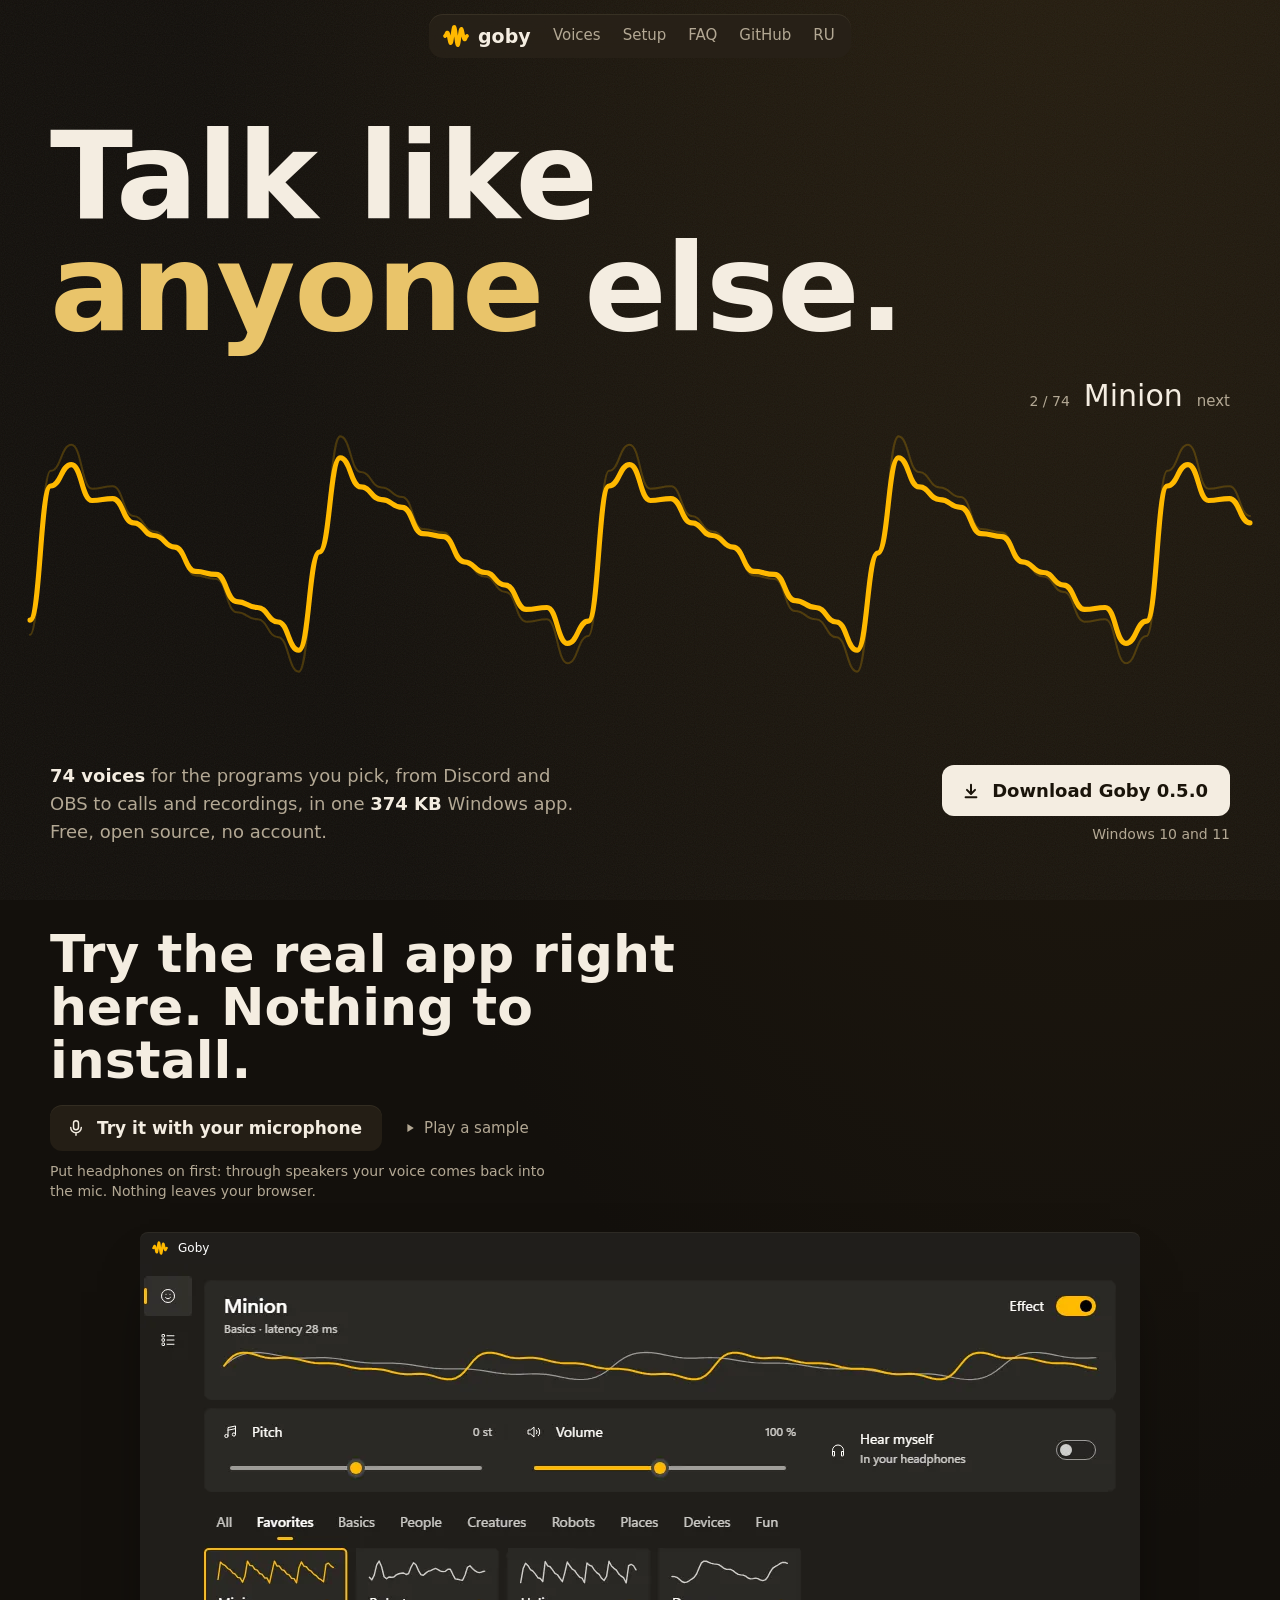
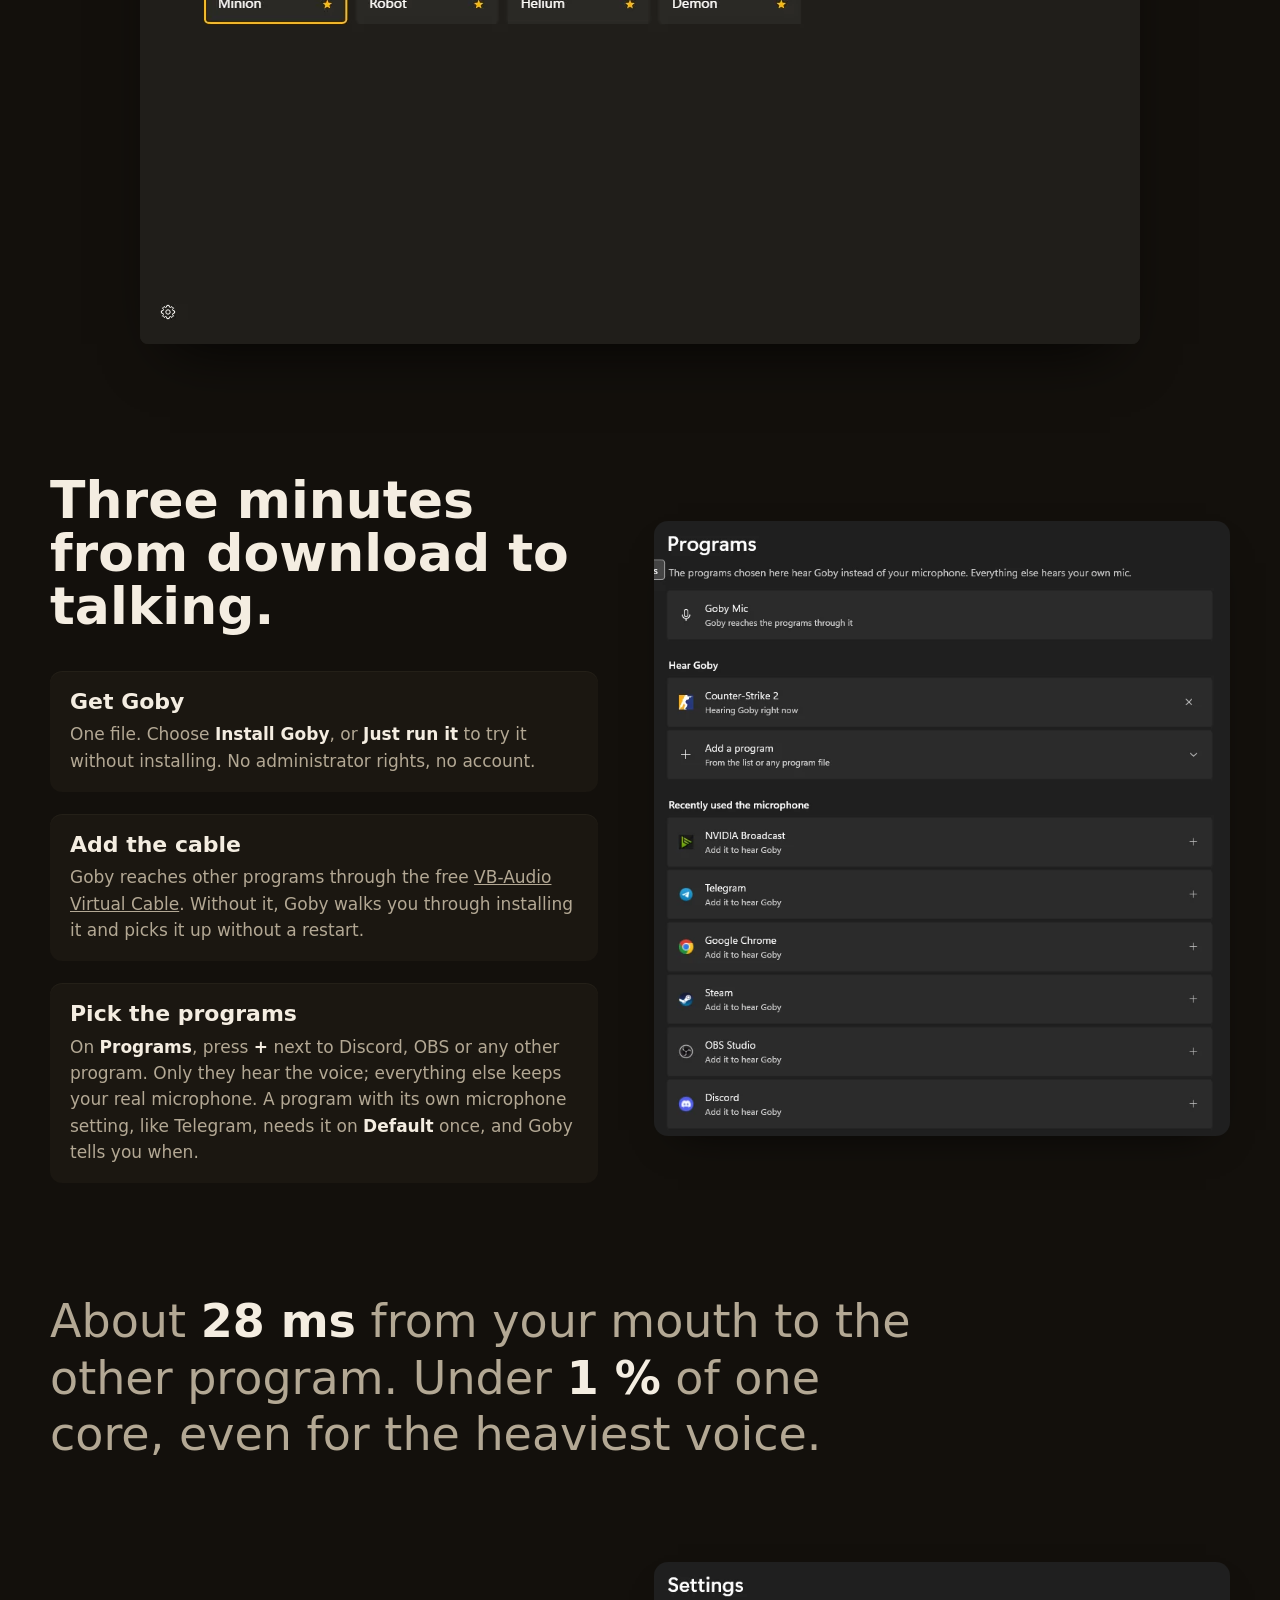
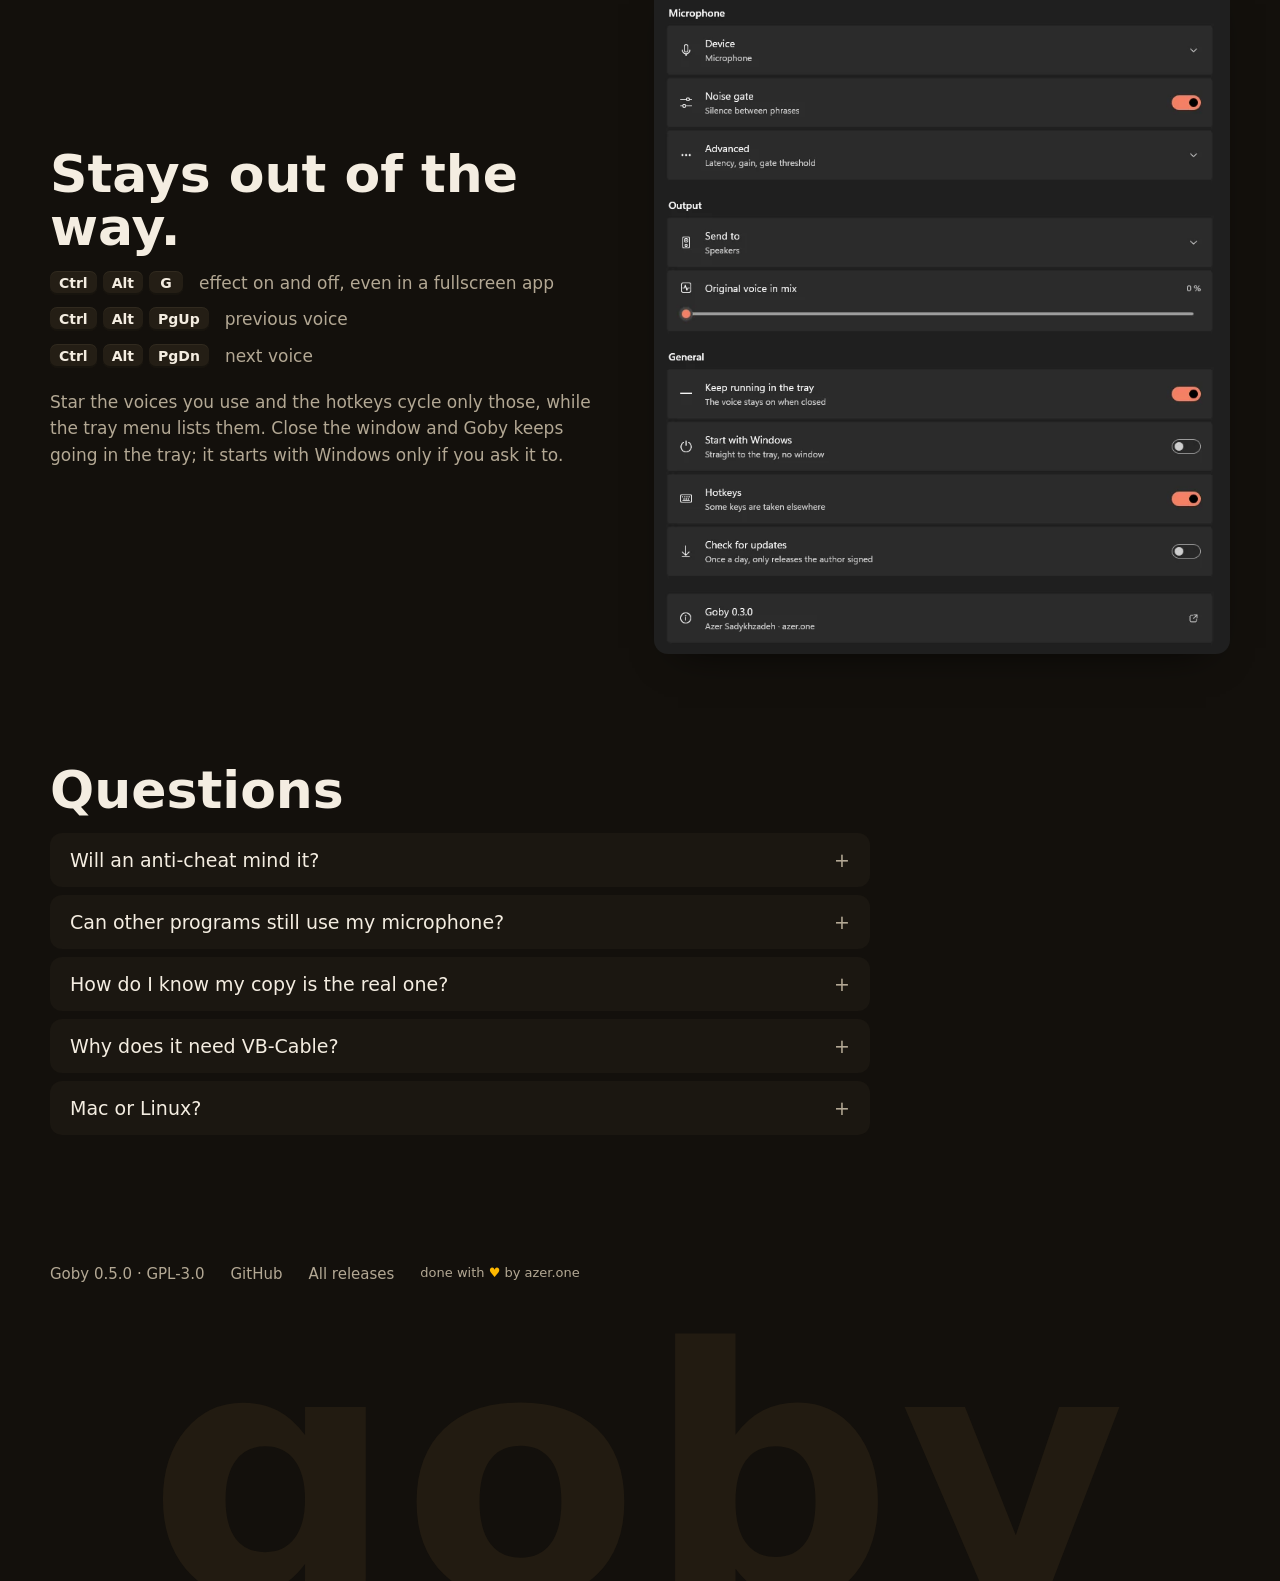
==== commit 69584795: "Say the tray menu lists favorites instead of cycling them" ====
--- a/docs/index.html
+++ b/docs/index.html
@@ -12,11 +12,18 @@
 <link rel="alternate" hreflang="x-default" href="https://goby.azer.one/">
 <meta property="og:title" content="Goby: a tiny voice changer for Windows">
 <meta property="og:description" content="74 voices for the programs you pick. One 374 KB Windows app, free and open source.">
+<meta property="og:type" content="website">
+<meta property="og:site_name" content="Goby">
 <meta property="og:image" content="https://goby.azer.one/images/social.png">
+<meta property="og:image:width" content="1280">
+<meta property="og:image:height" content="640">
+<meta property="og:image:alt" content="Goby: talk like anyone else. A free, open-source voice changer for Windows.">
 <meta property="og:url" content="https://goby.azer.one/">
 <meta property="og:locale" content="en_US">
+<meta property="og:locale:alternate" content="ru_RU">
 <meta name="twitter:card" content="summary_large_image">
 <link rel="icon" href="images/logo.svg" type="image/svg+xml">
+<script type="application/ld+json">{"@context":"https://schema.org","@type":"SoftwareApplication","name":"Goby","description":"Real-time voice changer for Windows: 74 voices for the programs you pick, from Discord and OBS to calls and recordings. One 374 KB app, free and open source, no account.","url":"https://goby.azer.one/","inLanguage":"en","operatingSystem":"Windows 10, Windows 11","applicationCategory":"MultimediaApplication","softwareVersion":"0.5.0","fileSize":"374 KB","license":"https://spdx.org/licenses/GPL-3.0-or-later.html","isAccessibleForFree":true,"offers":{"@type":"Offer","price":"0","priceCurrency":"USD"}}</script>
 <link rel="preconnect" href="https://api.fontshare.com">
 <link rel="preconnect" href="https://cdn.fontshare.com" crossorigin>
 <link rel="stylesheet" href="https://api.fontshare.com/v2/css?f[]=pally@500,700&display=swap">
@@ -66,10 +73,10 @@
       <noscript><p>The live part needs JavaScript. The download above works without it.</p></noscript>
       <div class="try">
         <div class="try-row">
-          <button class="try-btn" id="try" type="button" aria-pressed="false"><svg class="ic" viewBox="0 0 16 16" aria-hidden="true"><rect x="5.8" y="1.5" width="4.4" height="8" rx="2.2"/><path d="M3.3 7.6a4.7 4.7 0 0 0 9.4 0M8 12.3v2.2"/></svg><span id="try-label">Try it with your microphone</span></button>
+          <button class="try-btn" id="try" type="button"><svg class="ic" viewBox="0 0 16 16" aria-hidden="true"><rect x="5.8" y="1.5" width="4.4" height="8" rx="2.2"/><path d="M3.3 7.6a4.7 4.7 0 0 0 9.4 0M8 12.3v2.2"/></svg><span id="try-label">Try it with your microphone</span></button>
           <button class="sample" id="sample" type="button"><svg class="ic" viewBox="0 0 16 16" aria-hidden="true"><path class="play" d="M4.5 2.8v10.4L13 8z"/><rect class="stop" x="3.5" y="3.5" width="9" height="9" rx="1.6"/></svg><span id="sample-label">Play a sample</span></button>
         </div>
-        <p id="try-note">Put headphones on first: through speakers your voice comes back into the mic. Nothing leaves your browser.</p>
+        <p id="try-note" aria-live="polite">Put headphones on first: through speakers your voice comes back into the mic. Nothing leaves your browser.</p>
       </div>
     </div>
 
@@ -113,7 +120,7 @@
         <li><kbd>Ctrl</kbd><kbd>Alt</kbd><kbd>PgUp</kbd><span>previous voice</span></li>
         <li><kbd>Ctrl</kbd><kbd>Alt</kbd><kbd>PgDn</kbd><span>next voice</span></li>
       </ul>
-      <p>Star the voices you use and the hotkeys and the tray menu cycle only those. Close the window and Goby keeps going in the tray; it starts with Windows only if you ask it to.</p>
+      <p>Star the voices you use and the hotkeys cycle only those, while the tray menu lists them. Close the window and Goby keeps going in the tray; it starts with Windows only if you ask it to.</p>
     </div>
     <figure class="side">
       <img src="images/settings.webp" width="790" height="950" loading="lazy" decoding="async" alt="Goby's Settings page: microphone, noise gate, output, tray, startup, hotkeys and updates.">
--- a/docs/site.css
+++ b/docs/site.css
@@ -168,7 +168,7 @@
 }
 .try-btn:hover { background: #2e2619; }
 .try-btn .ic { width: 18px; height: 18px; fill: none; stroke: currentColor; stroke-width: 1.3; stroke-linecap: round; stroke-linejoin: round; }
-.try-btn[aria-pressed="true"] { background: var(--amber); color: #1a140a; }
+.try-btn.on { background: var(--amber); color: #1a140a; }
 .try p { margin: 0; color: var(--muted); font-size: 14px; line-height: 1.45; }
 .try p b { color: var(--ink); font-weight: 600; }
 
@@ -181,6 +181,7 @@
 .bar { display: flex; align-items: center; gap: 10px; height: 32px; padding-left: 12px; font: 12px/1 "Segoe UI Variable Text", "Segoe UI", system-ui, sans-serif; color: #fff; user-select: none; }
 .win .shot, .win canvas { display: block; width: 100%; height: auto; aspect-ratio: 1000 / 680; }
 .win canvas { outline: none; touch-action: manipulation; }
+.win canvas:focus-visible { outline: 2px solid var(--amber); outline-offset: -2px; }
 .menu {
   position: absolute; z-index: 6; min-width: 220px; padding: 4px; border-radius: 8px;
   background: #2c2c2c; box-shadow: inset 0 1px 0 rgba(255, 255, 255, .06), 0 8px 16px -4px rgba(0, 0, 0, .5);
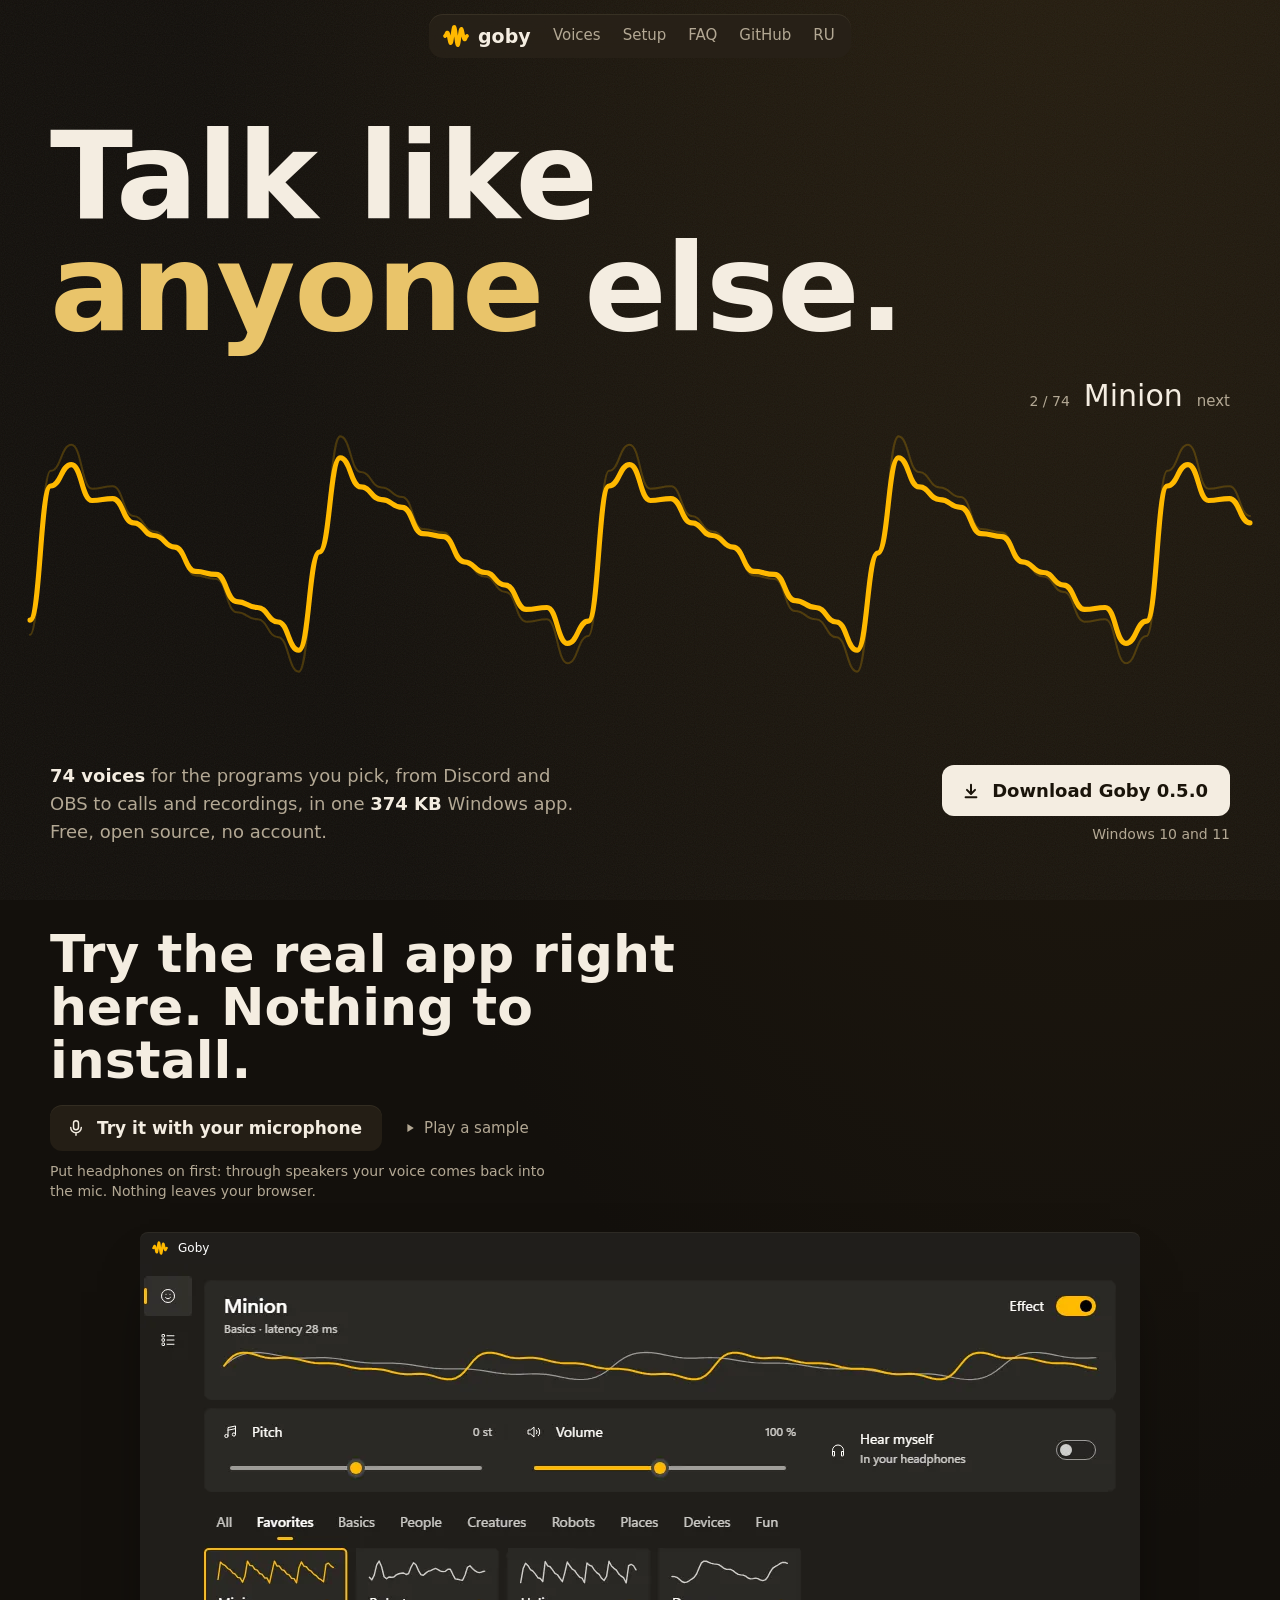
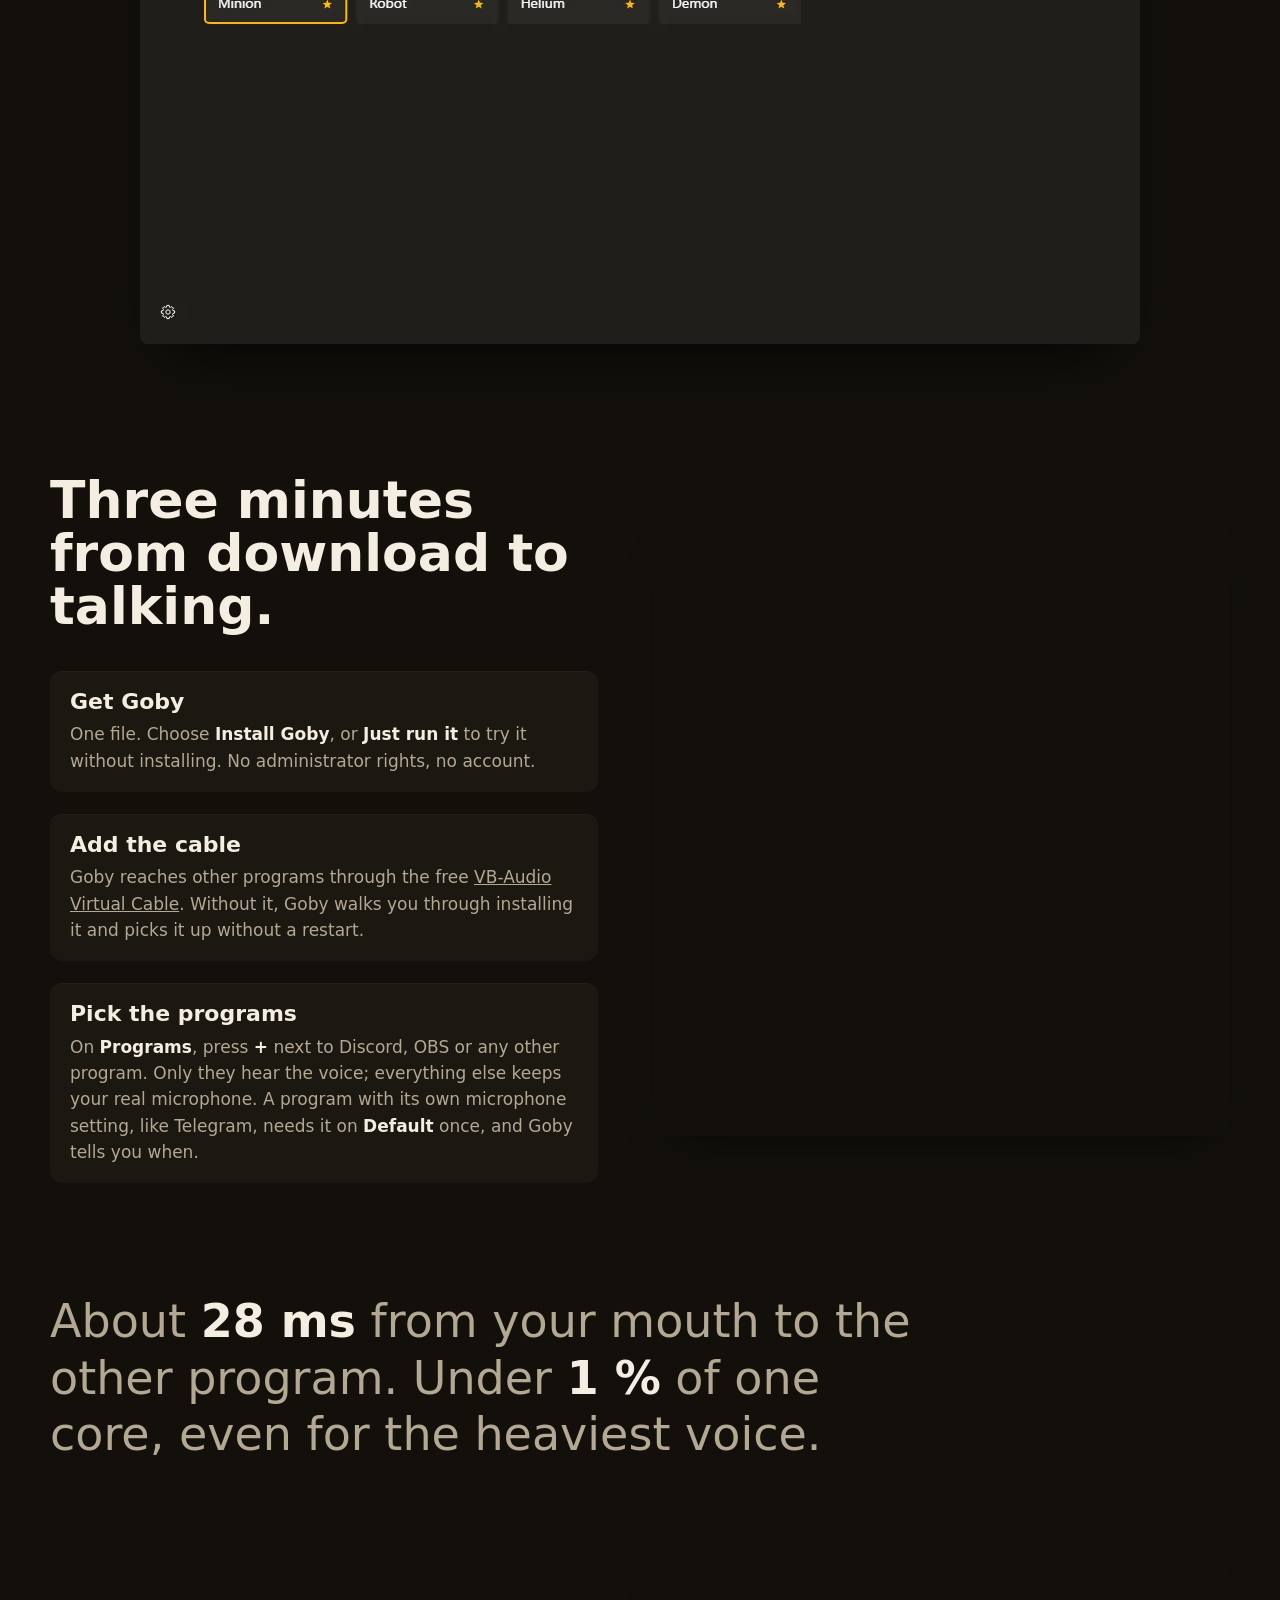
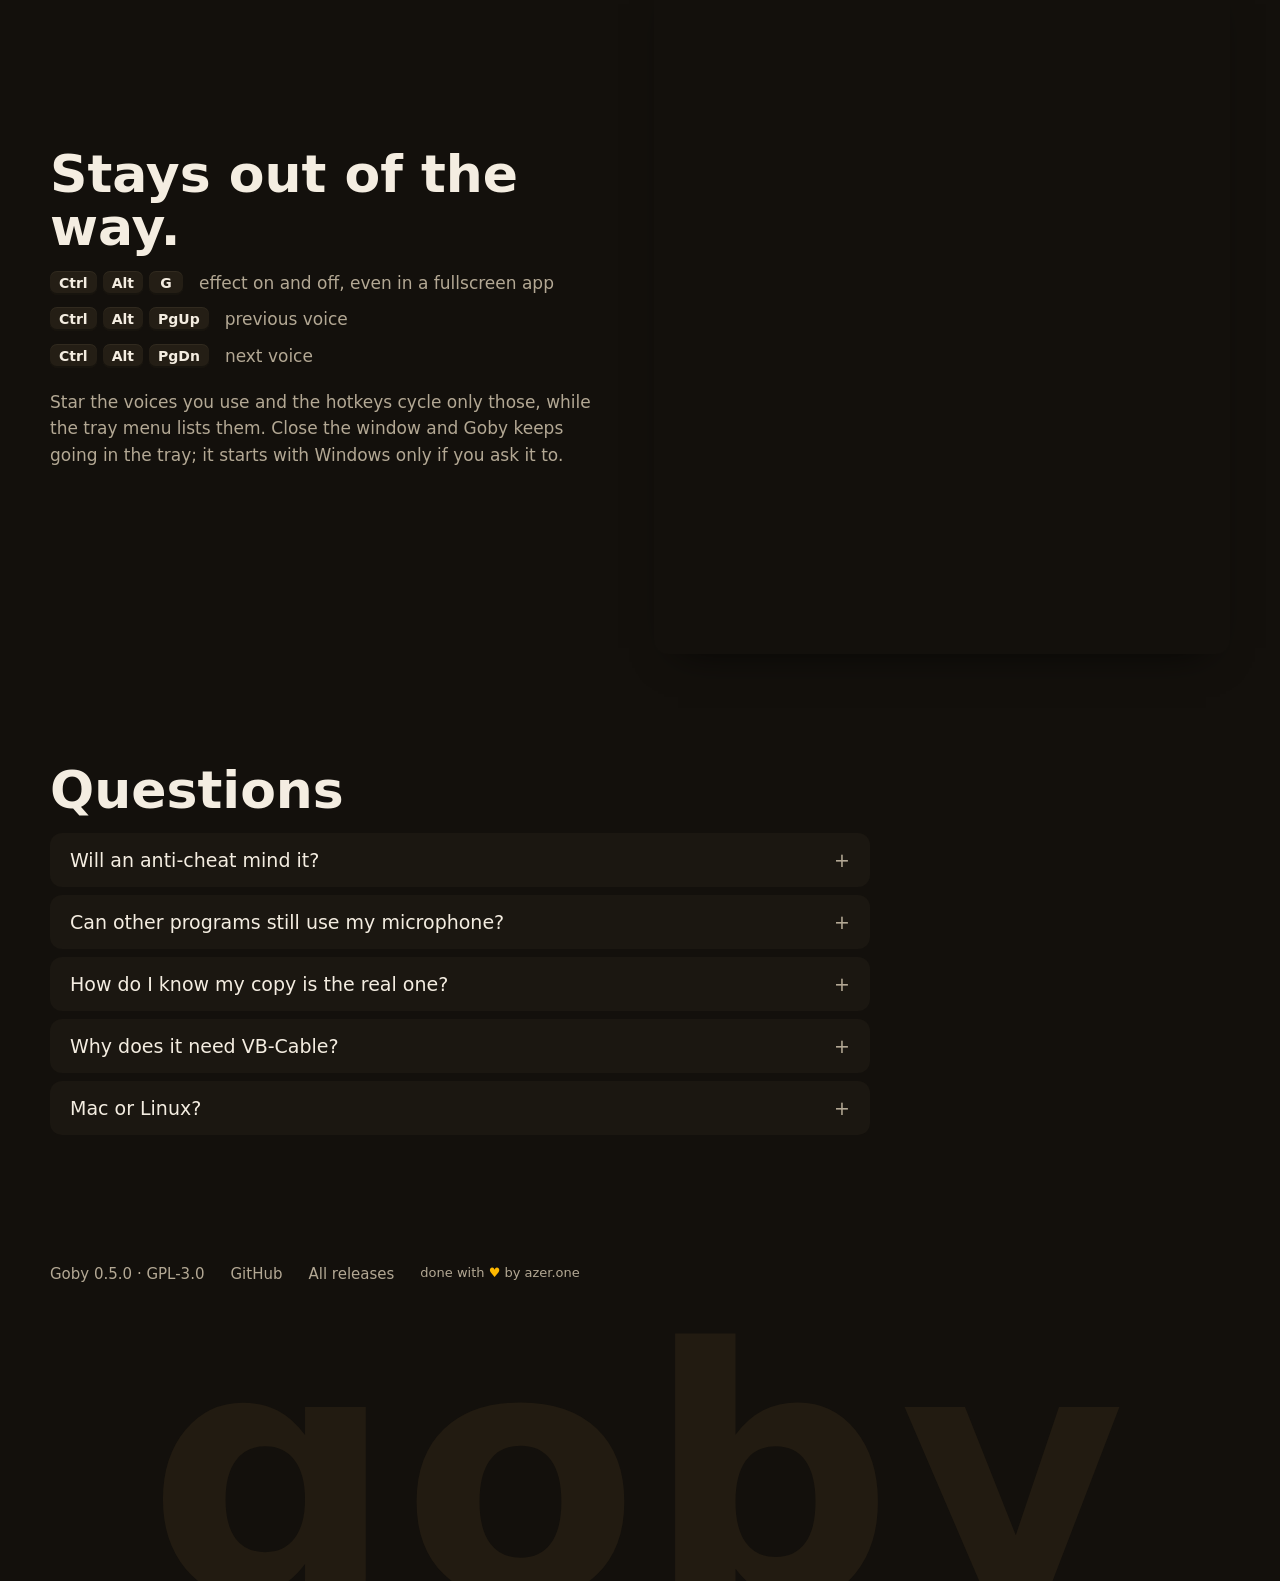
==== commit 05afb960: "Restrict the website to the scripts, styles and fonts it uses" ====
--- a/docs/index.html
+++ b/docs/index.html
@@ -2,6 +2,7 @@
 <html lang="en">
 <head>
 <meta charset="utf-8">
+<meta http-equiv="Content-Security-Policy" content="default-src 'none'; script-src 'self' 'wasm-unsafe-eval'; style-src 'self' https://api.fontshare.com 'sha256-HWWQ6cOCnZFLKJ0LyI/+rcessfFL/BFkPuY2Ml/6AXc='; font-src https://cdn.fontshare.com; img-src 'self' data:; connect-src 'self'; media-src 'self'; base-uri 'none'; object-src 'none'; form-action 'none'">
 <meta name="viewport" content="width=device-width, initial-scale=1">
 <title>Goby: a tiny voice changer for Windows</title>
 <meta name="description" content="Real-time voice changer for Windows: 74 voices for the programs you pick, from Discord and OBS to calls and recordings. One 374 KB app, free and open source, no account.">
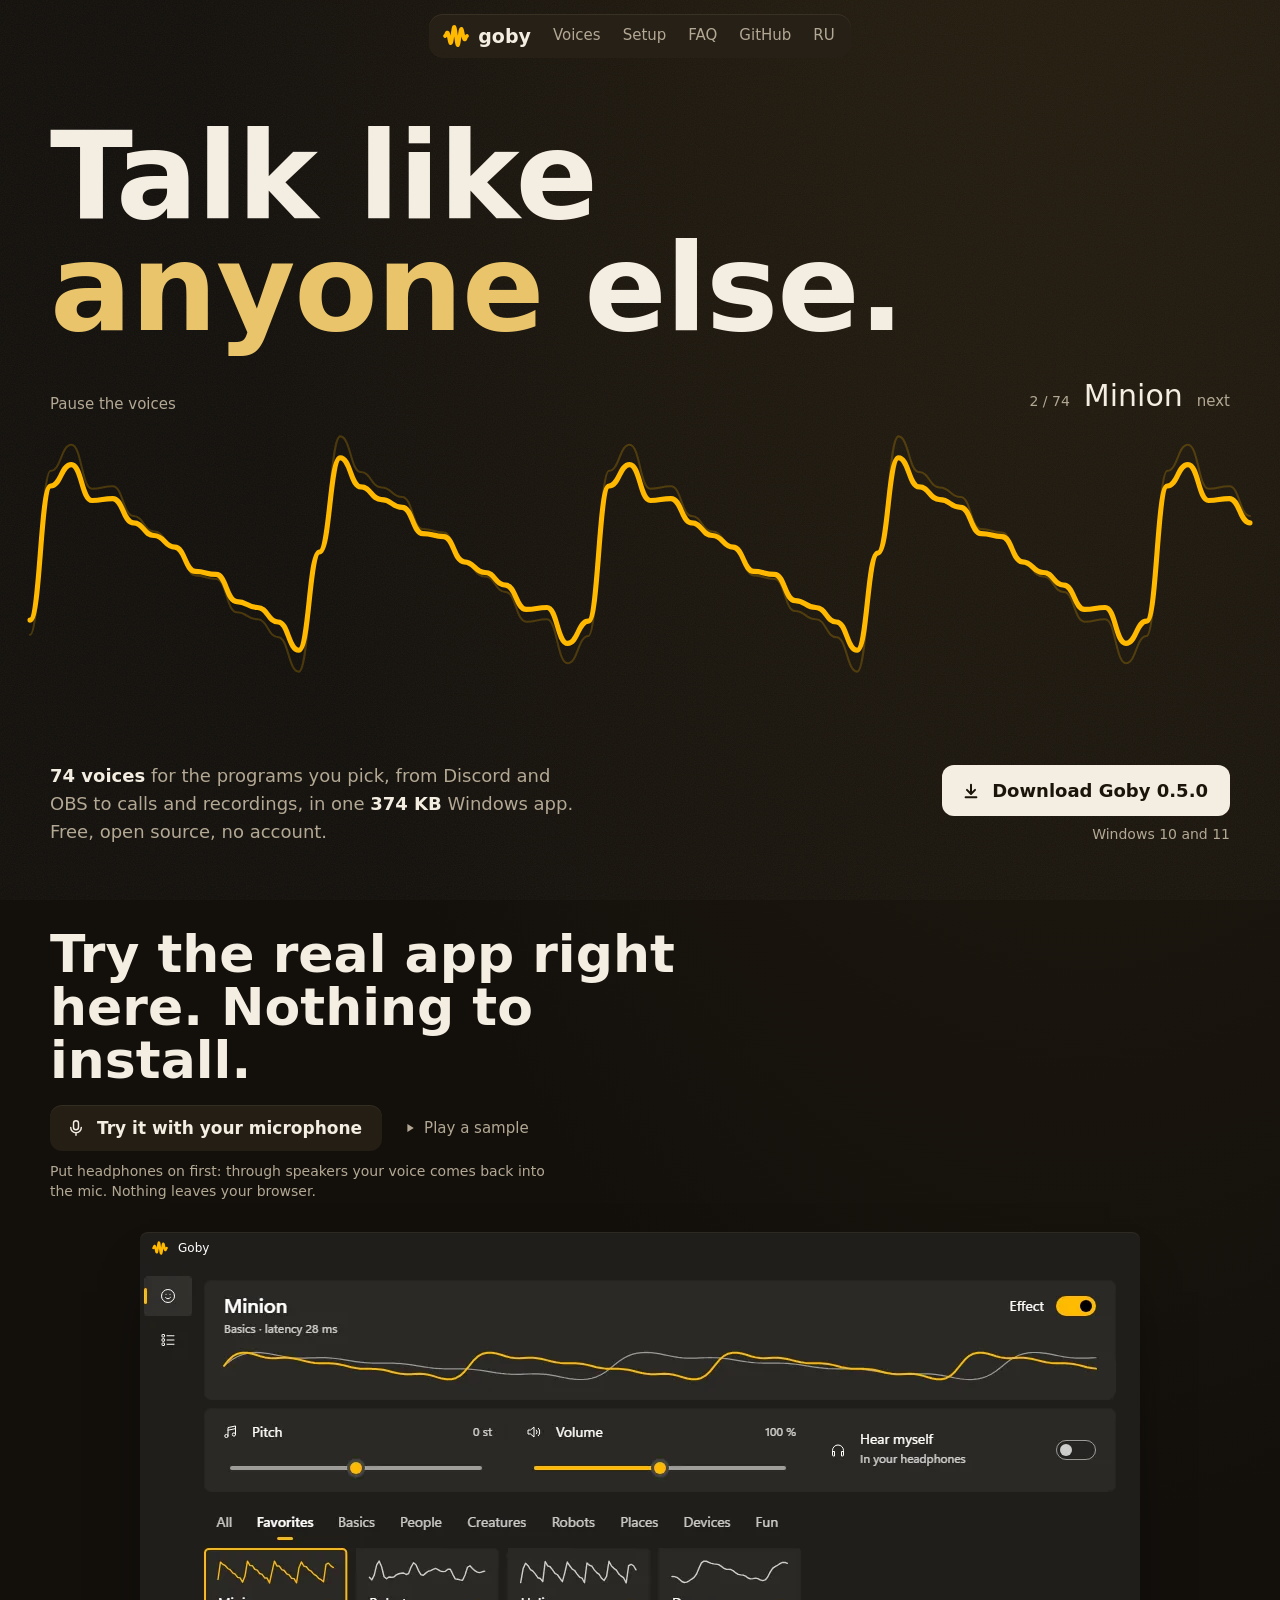
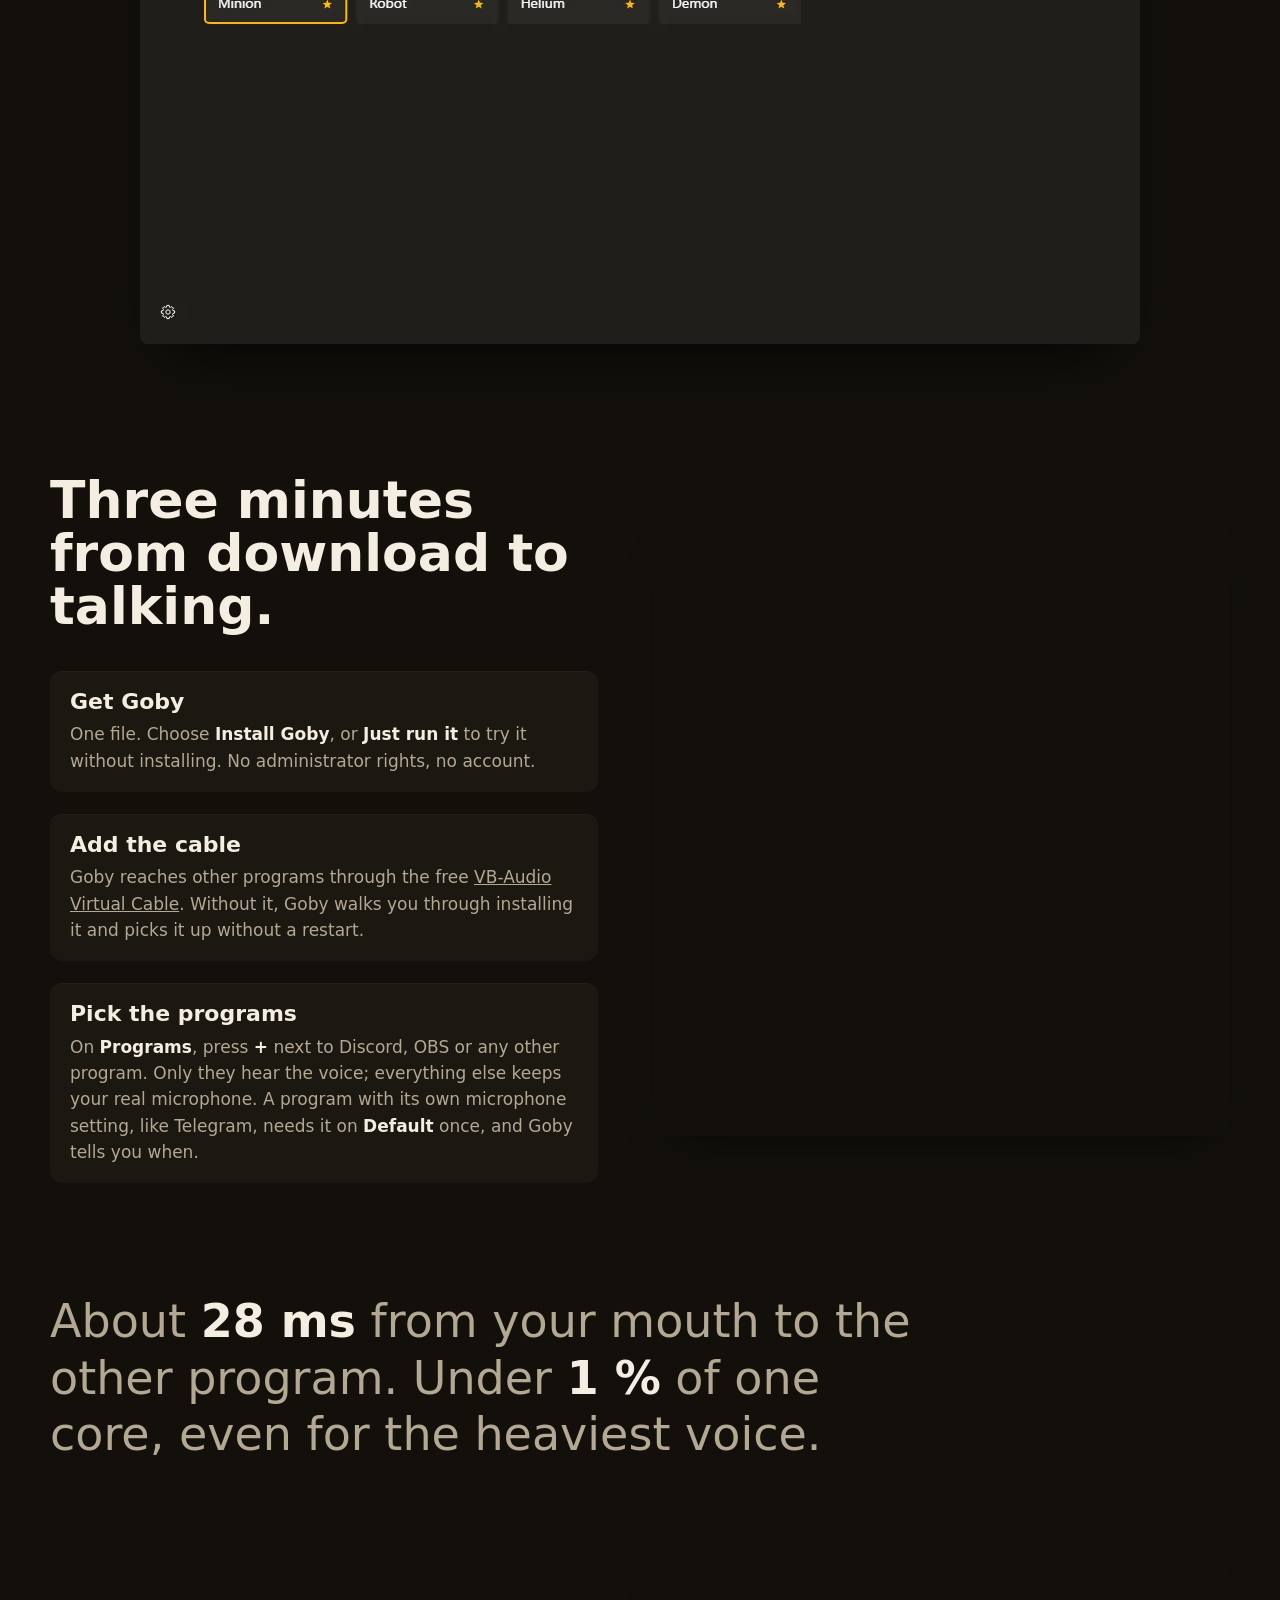
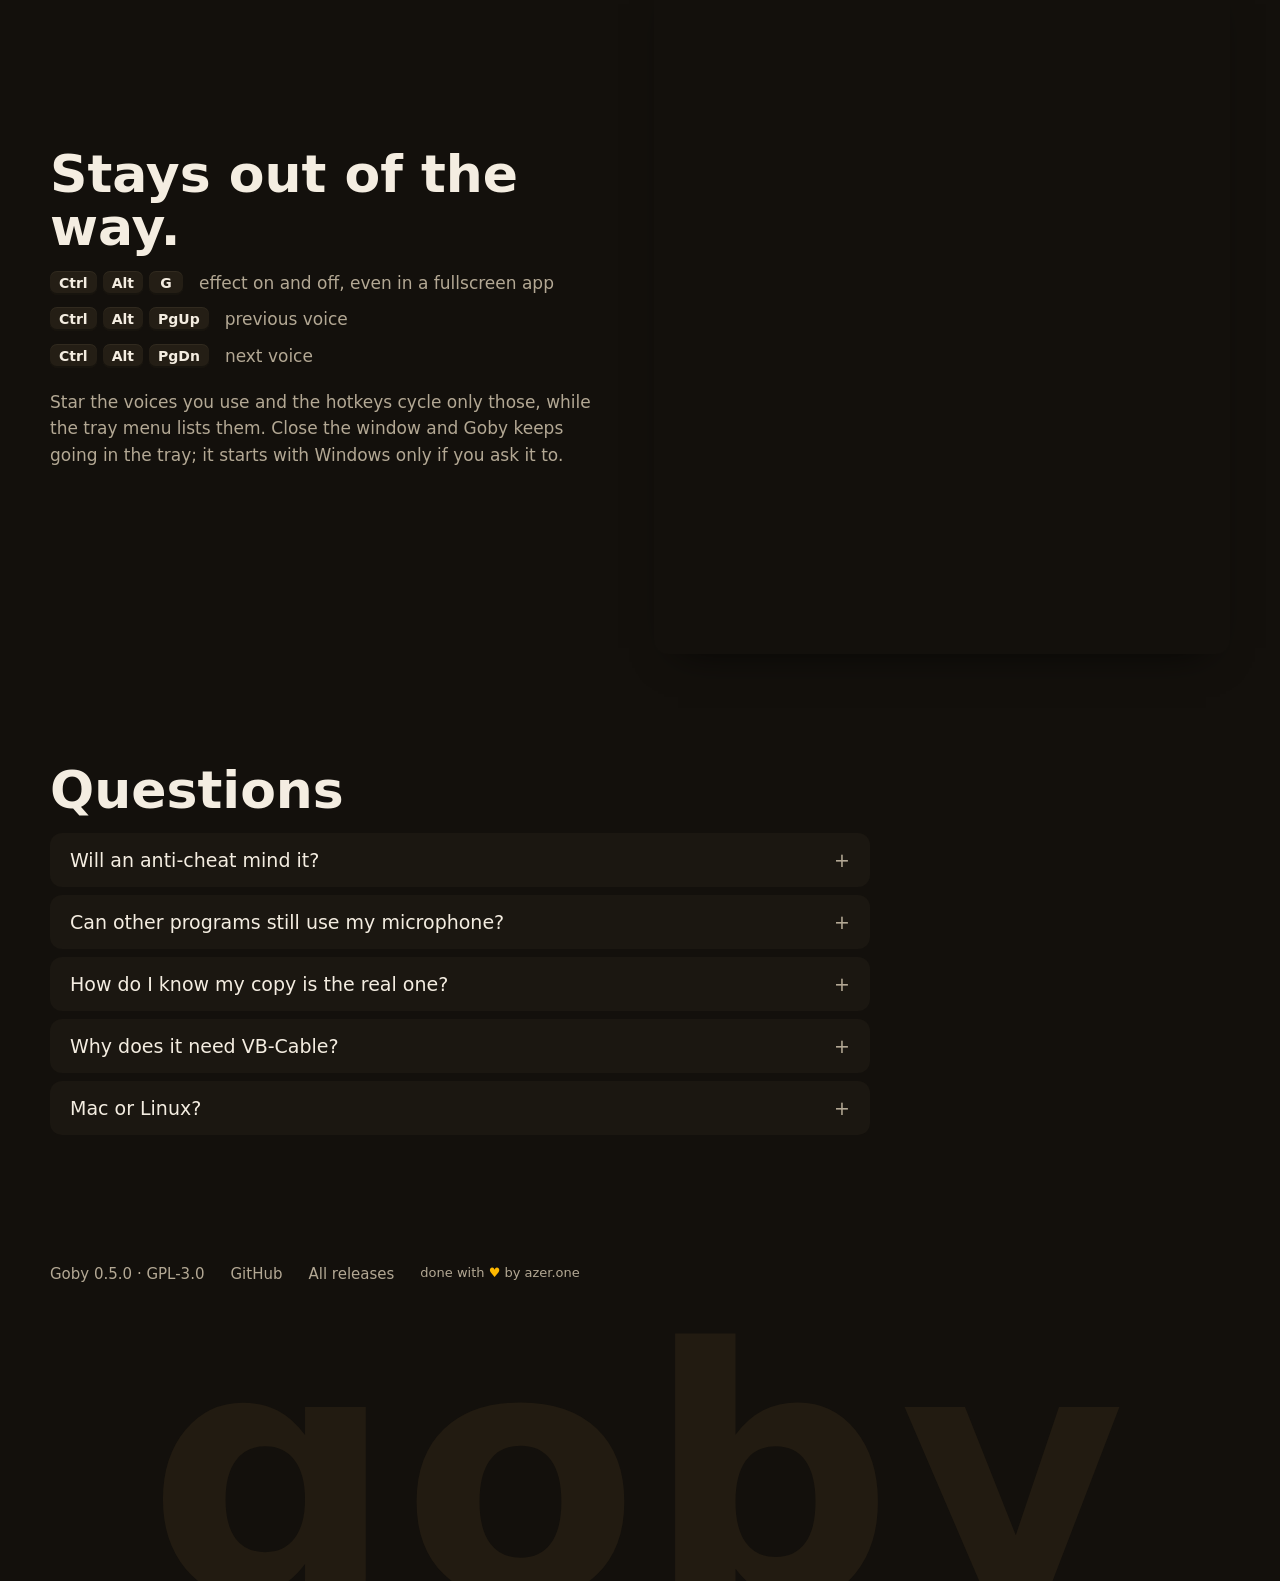
==== commit 411b8107: "Give the hero a pause control for the voices turning over" ====
--- a/docs/index.html
+++ b/docs/index.html
@@ -34,7 +34,7 @@
 </head>
 <body>
 <script type="application/json" id="hero-voices">[["Off",[-44,-55,-51,-60,-90,-96,-39,50,99,86,57,52,54,41,23,18,16,3,-14,-18,-20,-36,-52,-53,-53,-77,-100,-71,13,86,96,68,51,54,49,30,19,18,10,-8,-17,-18,-28,-47,-55,-51,-64,-93,-92,-26,61,100,81,55,53,54,39,22,18,15]],["Minion",[-68,70,92,55,57,32,19,7,-18,-21,-49,-55,-70,-99,2,99,69,56,48,21,18,-8,-19,-32,-57,-55,-92,-69,70,92,55,57,32,19,7,-18,-21,-48,-55,-70,-99,1,99,69,56,48,21,18,-8,-19,-32,-57,-55,-92,-69,70,92,55,57,32]],["Helium",[-96,-19,100,57,56,22,15,-17,-24,-57,-59,-99,36,92,54,48,19,7,-19,-34,-57,-73,-84,78,76,56,36,19,-5,-19,-46,-54,-89,-46,98,61,57,26,18,-14,-21,-55,-55,-100,8,98,54,53,20,12,-19,-28,-58,-65,-95,59,85,55,42,19]],["Giant",[-15,-26,-38,-45,-44,-44,-57,-80,-97,-90,-50,16,71,94,88,68,53,49,52,49,36,21,13,15,19,15,4,-8,-13,-11,-12,-20,-33,-42,-43,-43,-53,-75,-96,-97,-67,-6,56,89,90,73,55,48,52,51,41,25,14,15,19,17,7,-6,-12,-11]],["Robot",[-48,-71,-56,9,79,100,65,-13,-60,-59,-45,-46,-49,-39,-23,-16,-13,-8,-13,-25,-15,31,75,83,57,15,-18,-31,-24,-6,7,11,18,29,32,22,11,4,3,9,24,29,2,-42,-65,-66,-69,-78,-64,-11,43,58,43,23,9,-1,-6,-2,6,8]],["Radio",[-17,-7,22,7,-34,-5,81,99,38,-83,-94,-43,16,3,-14,6,18,-4,-16,6,15,-8,-17,12,21,-20,-30,50,99,81,-48,-97,-73,0,15,-11,-5,17,8,-15,-6,16,4,-18,-3,24,0,-36,7,88,97,16,-89,-91,-31,18,-1,-13,9,16]],["Kid",[26,9,-10,-16,-34,-53,-53,-78,-97,-30,70,77,51,56,52,33,26,11,-10,-15,-33,-53,-53,-75,-98,-36,67,76,50,58,56,33,26,13,-10,-15,-31,-54,-53,-73,-99,-41,64,76,49,60,59,32,26,15,-10,-15,-29,-54,-53,-71,-100,-47,61,75]],["Baby",[19,11,-16,-20,-48,-53,-75,-90,40,96,56,56,31,19,4,-19,-25,-54,-53,-88,-70,73,87,53,54,24,19,-5,-19,-32,-57,-57,-97,-37,92,75,55,48,20,16,-12,-19,-41,-56,-65,-99,4,100,63,57,40,19,11,-17,-21,-50,-55,-78,-90,45]],["Woman",[-21,-31,-7,63,100,79,31,6,-5,-23,-37,-37,-34,-39,-39,-26,-20,-30,-12,56,99,83,35,7,-4,-21,-37,-37,-34,-39,-39,-26,-20,-30,-14,53,98,85,37,8,-3,-20,-36,-38,-34,-38,-40,-27,-19,-30,-16,50,97,87,39,8,-3,-19,-36,-38]],["Man",[38,24,21,22,16,4,-1,1,-2,-13,-22,-22,-22,-33,-48,-53,-51,-61,-86,-100,-74,3,78,100,84,59,51,53,47,32,22,22,21,12,2,0,1,-5,-17,-22,-21,-25,-40,-52,-52,-52,-70,-95,-96,-48,39,93,96,73,53,51,52,42,27,21]],["Deep voice",[94,84,68,59,59,63,61,51,38,28,25,24,20,9,-3,-12,-15,-18,-25,-39,-53,-60,-59,-58,-65,-82,-97,-98,-73,-20,41,81,94,86,70,59,58,62,61,52,39,29,26,25,21,11,-1,-10,-13,-16,-24,-37,-52,-60,-60,-59,-65,-80,-96,-98]],["Grandpa",[50,32,20,19,15,0,-15,-19,-20,-32,-50,-58,-54,-60,-84,-100,-76,-2,74,100,85,61,54,57,51,33,21,19,16,1,-14,-19,-20,-30,-48,-57,-55,-58,-81,-100,-82,-14,66,99,88,64,54,57,53,36,22,19,17,4,-12,-19,-19,-28,-45,-57]],["Grandma",[-1,2,-6,1,12,-4,-13,35,93,87,19,-33,-36,-35,-43,-36,-19,-16,-16,-3,3,-5,-3,11,2,-15,19,83,96,38,-26,-38,-34,-42,-40,-22,-15,-17,-7,4,-2,-5,8,8,-13,2,67,100,60,-11,-39,-34,-39,-42,-28,-15,-17,-12,2,1]],["Teen",[19,7,-13,-19,-23,-43,-57,-54,-68,-97,-81,12,91,93,62,55,56,39,21,19,10,-11,-19,-21,-40,-57,-54,-63,-94,-89,-6,84,96,66,54,57,42,23,19,13,-8,-19,-20,-36,-55,-55,-60,-90,-95,-24,74,99,71,54,58,46,25,19,15,-5]],["Pirate",[-81,-95,-98,-75,9,80,97,93,79,72,75,77,68,50,38,35,30,14,-9,-24,-28,-35,-51,-69,-74,-68,-69,-82,-96,-99,-75,8,79,96,92,79,71,75,77,68,51,38,34,30,13,-9,-23,-27,-33,-50,-69,-74,-68,-68,-81,-96,-99,-75,9,79]],["Nervous",[-58,-84,-100,-64,25,91,95,69,54,57,52,33,20,19,12,-6,-18,-19,-27,-46,-57,-54,-61,-88,-99,-54,38,95,93,65,54,57,50,30,20,19,10,-9,-19,-19,-29,-48,-57,-54,-64,-91,-96,-42,50,97,88,61,54,57,46,27,19,18,7,-11]],["Tipsy",[-95,-41,48,97,92,65,54,57,52,33,20,19,14,-3,-17,-19,-23,-39,-55,-56,-55,-73,-98,-89,-22,64,100,86,61,54,57,48,29,20,19,11,-7,-18,-19,-25,-43,-57,-55,-57,-79,-100,-79,-2,77,100,80,57,55,57,44,26,19,18,7,-10]],["Whisper",[-17,28,40,-24,77,-18,-35,60,-45,49,49,56,35,16,0,19,-10,0,16,-13,3,-44,-8,-64,44,-84,-18,-7,-3,43,-77,-57,43,-38,17,-3,8,-21,8,7,7,-16,9,-20,-55,-57,-84,85,86,-3,29,92,42,-59,-30,37,30,-27,18,1]],["Sleepy",[54,57,49,32,20,19,15,0,-15,-19,-20,-31,-49,-57,-54,-59,-83,-100,-76,-3,73,100,85,60,53,57,50,32,20,19,15,1,-14,-19,-20,-30,-48,-57,-54,-58,-81,-100,-79,-7,70,100,86,61,53,56,50,33,20,19,16,2,-13,-19,-19,-29]],["Announcer",[45,59,64,49,30,20,10,-3,-15,-23,-30,-45,-59,-56,-47,-54,-77,-90,-71,11,82,97,79,52,47,60,64,48,28,17,10,0,-11,-21,-31,-46,-59,-57,-47,-52,-74,-87,-70,8,81,100,86,58,50,60,64,49,28,16,9,-2,-16,-25,-34,-47]],["Big guy",[62,49,32,23,22,15,-2,-17,-22,-24,-35,-53,-63,-61,-62,-79,-97,-95,-53,33,89,99,84,65,60,63,57,40,26,22,20,7,-11,-21,-22,-28,-44,-59,-63,-60,-68,-89,-100,-82,-14,67,98,94,74,60,62,62,49,32,23,22,15,-2,-17,-22]],["Movie trailer",[46,38,32,23,9,-3,-11,-15,-20,-32,-46,-53,-55,-64,-85,-98,-81,-29,31,61,61,54,58,68,68,56,41,33,31,26,14,1,-6,-12,-22,-39,-52,-57,-60,-75,-96,-96,-58,5,51,61,54,55,65,71,60,42,28,20,11,-2,-13,-15,-12,-15]],["Cartoon villain",[4,72,90,66,37,23,19,8,-4,-5,6,14,13,13,18,17,-4,-32,-45,-40,-40,-59,-75,-54,11,76,97,80,53,42,44,48,48,44,34,16,-2,-10,-11,-20,-45,-69,-72,-59,-56,-77,-99,-85,-25,41,64,45,20,19,38,56,58,50,38,25]],["Sports commentator",[-41,-56,-56,-58,-92,-82,-17,67,88,78,57,57,55,40,21,25,11,-6,-24,-13,-21,-27,-51,-41,-58,-66,-91,-61,23,88,78,50,52,47,48,26,21,9,14,-16,-21,-13,-31,-45,-45,-39,-53,-97,-90,-16,70,100,75,41,45,55,40,10,25,15]],["Gremlin",[-14,-19,-36,-60,-58,-84,-96,5,98,84,61,63,37,21,15,-12,-19,-29,-49,-46,-59,-75,-13,66,61,40,42,28,15,13,-7,-17,-24,-49,-53,-67,-94,-42,84,92,63,65,49,24,21,-5,-22,-26,-51,-55,-58,-83,-48,57,73,45,42,34,16,14]],["Rodent",[-56,-98,19,85,60,71,34,19,-8,-32,-44,-43,-56,-99,14,86,53,70,36,19,-6,-34,-36,-42,-55,-99,8,87,47,68,38,18,-5,-33,-27,-41,-55,-98,3,89,42,64,39,18,-5,-31,-20,-42,-54,-98,-4,91,40,59,40,19,-5,-27,-14,-43]],["Ogre",[-34,-50,-66,-73,-73,-71,-78,-91,-99,-98,-75,10,82,99,98,89,76,71,73,73,63,46,32,29,28,20,1,-18,-28,-29,-31,-44,-62,-72,-73,-71,-75,-87,-98,-99,-86,-21,69,97,100,93,79,71,72,74,67,52,35,29,29,24,7,-13,-26,-29]],["Troll",[64,56,43,36,38,44,45,38,28,22,20,21,17,7,-4,-10,-11,-12,-20,-34,-49,-57,-56,-55,-63,-81,-97,-97,-70,-13,51,90,99,85,65,51,48,50,48,39,28,21,20,20,14,4,-5,-10,-8,-6,-9,-18,-28,-31,-29,-28,-33,-44,-55,-55]],["Demon",[-41,-42,-45,-54,-71,-86,-95,-95,-88,-77,-65,-53,-33,1,47,83,98,100,94,85,78,74,73,70,65,53,39,28,24,24,23,14,-1,-15,-23,-26,-27,-33,-44,-57,-62,-61,-57,-56,-62,-71,-77,-77,-64,-38,-1,28,43,53,65,77,85,88,84,76]],["Zombie",[-20,-31,-49,-59,-57,-59,-76,-97,-92,-42,43,93,97,76,59,57,59,49,31,20,20,17,2,-15,-20,-20,-29,-47,-59,-57,-57,-73,-95,-96,-52,31,89,99,79,59,55,59,52,35,22,20,17,4,-13,-20,-20,-27,-43,-57,-59,-55,-68,-92,-99,-64]],["Ghost",[-40,-8,20,-3,-3,-20,-62,-72,-12,40,77,68,22,51,53,33,21,7,2,-15,-38,-26,-11,-34,-14,-48,-15,-35,-28,26,26,-7,29,12,53,35,19,7,14,-8,-37,-31,-9,-21,-49,-48,-50,-18,11,8,69,90,49,16,10,45,44,31,27,1]],["Possessed",[-21,-27,-22,-34,-63,-78,-44,32,67,37,17,50,76,59,37,30,15,-17,-44,-56,-59,-58,-50,-27,-7,-23,-57,-40,37,95,88,50,31,23,13,7,9,11,6,-9,-23,-27,-35,-56,-55,-22,-12,-52,-73,-29,39,80,82,64,50,49,39,29,34,26]],["Vampire",[-13,-16,-17,-22,-30,-33,-30,-29,-44,-71,-88,-73,-18,52,92,94,74,53,46,44,38,25,13,5,-2,-9,-15,-18,-19,-23,-29,-31,-32,-40,-61,-85,-89,-54,16,78,100,88,63,47,43,40,30,18,9,3,-4,-11,-15,-14,-14,-20,-28,-31,-34,-47]],["Dragon",[25,22,4,-23,-42,-49,-49,-49,-58,-73,-88,-97,-99,-96,-85,-56,-2,41,53,43,32,40,66,86,93,92,84,75,71,72,70,61,47,34,25,13,0,-14,-24,-28,-36,-51,-68,-78,-83,-82,-83,-89,-96,-100,-96,-75,-17,46,74,84,88,90,88,81]],["Swarm",[-27,-40,-43,-56,-88,-97,-42,54,99,82,52,42,38,24,11,6,4,0,-1,-1,-1,-1,-3,-6,-9,-20,-35,-31,7,54,68,53,43,47,43,26,15,14,7,-5,-9,-8,-9,-12,-10,-6,-4,-3,-3,-1,6,16,19,18,23,29,25,16,15,14]],["Alien",[30,26,8,-10,-14,-26,-37,-34,-36,-46,-57,-38,26,60,56,68,70,47,32,24,14,6,-3,-15,-35,-50,-63,-94,-90,-22,23,17,20,29,34,41,39,33,16,-3,-8,-18,-30,-27,-28,-39,-48,-35,19,56,49,47,51,36,26,27,21,13,5,-9]],["Android",[-39,-95,-95,-83,-69,-60,-50,-31,-14,8,33,54,62,67,73,72,65,61,60,53,35,13,-1,-3,-3,-6,-13,-21,-92,-97,-89,-76,-63,-49,-30,-14,7,26,48,60,66,72,72,66,59,56,51,39,22,7,0,-1,-5,-12,-18,-89,-100,-94,-78,-64]],["Dictator",[-6,-7,-4,-5,-17,-9,44,83,55,-38,-75,-39,3,-8,-24,-1,16,-8,-22,3,18,-12,-25,15,29,-27,-42,71,100,100,-53,-100,-100,-26,6,-12,-1,24,14,-8,0,18,9,-6,5,18,7,-5,9,20,-1,-26,-20,-1,0,-3,10,18,4,-4]],["Cyborg",[-69,-95,-96,-61,2,59,80,67,34,3,-11,-8,9,37,61,70,57,27,-3,-18,-16,-7,0,1,-3,-13,-36,-69,-95,-95,-59,4,60,81,67,33,2,-13,-9,9,37,61,69,56,26,-6,-21,-17,-7,0,1,-3,-14,-37,-71,-96,-95,-57,7,62]],["Mutant",[-6,-14,-32,-49,-51,-55,-78,-99,-84,-21,47,70,59,48,50,52,48,44,41,30,11,-2,-7,-16,-35,-49,-52,-58,-81,-99,-80,-16,52,76,66,52,48,46,43,42,40,28,10,-3,-8,-17,-36,-50,-53,-59,-82,-100,-79,-11,59,83,70,52,45,43]],["8-bit",[-41,-54,-54,-54,-67,-79,-41,28,90,90,67,41,41,41,28,14,14,0,-14,-14,-14,-41,-54,-54,-54,-54,-79,-67,-14,79,90,67,41,41,41,41,14,14,14,0,-14,-14,-28,-41,-54,-41,-41,-67,-90,-54,54,90,79,41,41,54,41,28,14,14]],["Synth choir",[71,-37,-45,-10,-36,-19,-6,7,12,27,-25,7,43,74,29,-66,-56,-15,24,-44,-60,-38,21,55,69,50,24,48,-54,-77,-65,-30,23,49,52,57,19,-61,-50,-10,23,24,-22,-9,31,54,17,-65,-77,-42,9,31,41,56,87,3,-61,-32,-65,-32]],["Hologram",[-7,-2,10,4,-27,-44,-12,39,57,40,29,39,38,12,-12,-15,-17,-36,-49,-33,-11,-8,-11,-1,6,-20,-53,-36,29,75,64,35,35,47,31,-2,-18,-17,-30,-51,-47,-21,-11,-20,-16,4,-7,-53,-68,-5,78,97,59,36,50,54,21,-14,-21,-26]],["Spaceship",[-9,-12,10,9,-29,-5,73,96,11,-78,-67,15,40,-8,-39,-1,20,-2,-27,-1,15,5,-16,10,13,-6,-24,34,91,60,-55,-93,-23,35,16,-35,-23,12,19,-20,-17,14,7,-12,-3,22,10,-32,-4,75,88,2,-83,-67,17,37,-14,-43,6,23]],["Broken robot",[7,1,-5,-11,-21,-32,-31,-12,26,70,97,96,55,-25,-69,-66,-46,-38,-41,-35,-23,-17,-21,-22,-15,-3,17,41,58,51,16,-36,-74,-85,-64,-7,46,59,48,38,38,36,23,17,25,34,32,18,-3,-32,-59,-68,-50,-12,22,39,40,23,-6,-27]],["Steel helmet",[-35,-49,-55,-66,-88,-100,-75,-13,47,73,75,74,70,56,40,30,25,15,2,-6,-12,-27,-44,-53,-59,-78,-98,-91,-43,25,66,75,75,72,63,46,33,28,20,7,-3,-9,-20,-37,-50,-56,-68,-91,-99,-68,-3,53,74,75,74,68,54,38,30,24]],["Cave",[-25,-24,-27,-50,-87,-95,-55,24,66,57,30,23,28,27,22,30,39,31,8,-8,-14,-18,-23,-23,-37,-72,-99,-81,-9,57,68,44,28,31,30,19,19,30,29,11,-6,-9,-11,-14,-17,-22,-47,-84,-91,-45,29,62,42,19,21,26,13,9,27,44]],["Cathedral",[-34,-43,-39,-48,-80,-96,-48,45,96,77,41,35,50,32,1,-5,16,21,-1,-22,-29,-31,-36,-39,-41,-60,-87,-70,4,82,91,52,32,46,51,20,-5,5,25,16,-14,-34,-43,-43,-44,-46,-56,-77,-77,-22,62,100,79,42,45,60,40,-1,-14,6]],["Bathroom",[-38,-42,-54,-69,-79,-71,-30,37,82,81,48,25,30,39,28,13,13,20,10,-13,-32,-38,-40,-49,-65,-80,-82,-53,14,77,95,72,39,30,37,32,14,7,14,13,-10,-33,-43,-45,-51,-61,-71,-78,-66,-15,59,98,89,52,32,36,33,18,7,9]],["Stadium",[-56,-62,-48,-50,-80,-89,-35,59,100,81,48,40,46,42,32,29,22,-2,-24,-28,-28,-44,-58,-50,-41,-62,-88,-65,19,89,92,57,34,38,39,29,25,28,15,-9,-21,-19,-27,-49,-55,-45,-53,-84,-89,-29,59,94,70,36,30,38,36,31,35,32]],["Underwater",[-65,-92,-94,-43,34,61,34,7,15,34,38,41,54,59,40,15,5,-3,-26,-46,-51,-61,-88,-98,-55,26,60,36,12,26,45,39,29,42,58,46,18,5,-1,-22,-45,-51,-58,-85,-100,-66,15,58,41,20,36,55,42,19,29,52,48,22,6,0]],["Canyon",[-47,-57,-54,-63,-91,-96,-41,53,99,87,60,55,57,44,25,19,17,3,-15,-19,-22,-38,-55,-56,-56,-79,-100,-73,14,88,97,70,54,57,52,32,20,19,11,-8,-19,-19,-29,-49,-57,-54,-67,-94,-93,-28,64,100,83,58,55,56,41,23,19,16]],["Tin can",[-23,-1,14,-12,-34,8,81,95,37,-16,-15,-1,-17,-37,-24,-2,-8,-25,-15,5,-2,-22,-13,12,3,-30,-19,52,100,67,1,-21,-5,-7,-31,-33,-9,-2,-20,-23,-2,5,-15,-22,3,13,-17,-33,19,88,90,27,-19,-13,-2,-21,-37,-20,-1,-11]],["Phone",[-8,-7,12,7,-20,-9,60,100,71,-27,-78,-63,-29,-21,-21,-3,11,3,-7,3,11,-2,-11,4,14,-9,-22,28,91,93,18,-67,-75,-42,-21,-23,-13,8,9,-5,-3,10,5,-10,-4,13,4,-22,-1,69,100,60,-40,-79,-58,-26,-22,-20,0,11]],["Megaphone",[-38,-2,36,3,-46,22,96,87,-1,-86,-86,-30,17,-6,-9,17,15,-13,-10,19,8,-34,-22,28,26,-34,-21,88,87,73,-88,-81,-69,9,4,-16,7,18,0,-19,9,19,-15,-36,8,38,-3,-42,37,90,84,-28,-82,-85,-18,13,-11,-5,19,12]],["Walkie-talkie",[-6,-14,5,9,-22,-10,67,98,53,-51,-79,-45,2,5,-9,11,10,-4,-18,2,11,5,-13,11,9,7,-24,27,76,85,-22,-81,-70,-20,7,-6,0,1,15,-14,-11,12,1,-8,1,24,19,-31,-9,51,95,41,-41,-91,-42,1,6,-17,7,15]],["Old radio",[-7,-8,10,8,-24,-8,65,100,70,-27,-76,-60,-29,-21,-22,0,10,0,-10,5,11,2,-11,8,12,-6,-22,29,89,92,14,-71,-73,-44,-21,-24,-11,5,11,-7,-4,12,4,-9,-1,18,8,-27,-5,69,98,63,-39,-81,-60,-25,-20,-23,3,12]],["Drive-thru",[-16,-2,19,-1,-39,11,89,90,-17,-91,-70,12,33,-3,-17,14,12,-14,-19,14,12,-7,-13,23,10,-20,-20,58,94,42,-79,-96,-26,28,14,-19,-1,13,5,-21,-2,20,-4,-17,9,29,-2,-39,15,89,80,-28,-92,-69,13,31,-6,-20,17,13]],["Cassette",[-60,-60,-64,-85,-99,-65,35,95,93,70,59,63,54,33,22,22,8,-13,-23,-21,-36,-54,-61,-57,-75,-95,-88,-15,77,99,80,58,61,58,42,24,22,15,-2,-21,-22,-27,-48,-61,-57,-62,-87,-99,-59,44,96,93,68,57,61,52,31,20,22,7]],["Squad radio",[-6,-8,6,7,-29,-2,70,99,34,-51,-73,-31,4,3,-8,12,8,-8,-19,7,9,6,-10,17,6,-1,-19,30,86,73,-27,-88,-56,-17,7,-8,1,3,12,-15,-8,14,0,-9,5,24,13,-32,-8,68,91,34,-59,-85,-36,8,4,-17,15,13]],["Cheap headset",[-16,-22,32,32,-54,-43,100,100,100,22,-100,-100,-100,-100,-100,-56,8,3,-22,5,38,5,-30,8,46,-13,-72,59,100,100,100,-100,-100,-100,-100,-100,-87,-13,13,-16,-13,30,27,-22,-16,38,22,-61,-24,100,100,100,-24,-100,-100,-100,-100,-100,-46,11]],["Bad connection",[-6,-8,8,8,-23,-7,62,99,67,-24,-73,-57,-26,-19,-20,0,9,0,-11,5,10,3,-10,9,10,-4,-21,26,87,91,13,-68,-70,-43,-19,-22,-10,4,11,-8,-4,12,4,-9,-1,17,9,-26,-6,66,98,62,-36,-80,-58,-23,-18,-23,4,12]],["Squeaky choir",[-43,14,68,26,11,-32,10,1,26,-11,-30,-68,-7,16,0,82,42,18,-9,-33,-58,-81,-49,79,68,47,19,-6,-38,1,-32,-36,-21,-16,51,11,49,19,5,-34,2,-28,-41,-43,22,65,20,3,-18,15,4,16,-13,-37,-71,5,2,37,68,43]],["Opera",[-83,-6,68,82,56,41,51,55,44,36,39,32,6,-14,-12,-7,-23,-46,-57,-66,-89,-99,-58,28,80,75,50,47,57,53,41,38,36,15,-8,-11,-1,-9,-36,-57,-62,-73,-95,-93,-42,38,76,69,53,54,59,57,46,38,27,10,-1,3,3,-19]],["Choir",[-34,-40,-39,-52,-54,-46,-31,9,27,-5,-8,37,62,47,28,31,30,12,13,27,15,-11,-34,-50,-51,-68,-98,-77,-2,46,42,25,35,66,73,58,43,30,18,-4,-27,-30,-49,-83,-73,-32,-19,-29,-18,16,50,60,46,28,24,25,11,-11,-8,-10]],["Karaoke",[-51,-60,-51,-57,-83,-86,-30,57,98,86,59,47,42,30,22,22,17,-4,-18,-17,-23,-46,-64,-57,-48,-66,-86,-58,23,89,97,72,52,44,35,22,18,16,2,-14,-16,-16,-36,-60,-64,-54,-60,-82,-75,-10,71,100,84,60,51,44,31,21,16,5]],["Glitch",[-27,-45,-59,-55,-59,-87,-98,-58,36,93,89,60,49,52,43,25,17,16,6,-8,-15,-17,-25,-41,-45,-43,-54,-77,-73,-19,53,77,63,42,40,41,29,17,13,11,2,-10,-13,-15,-26,-38,-39,-38,-55,-70,-53,10,57,70,49,38,39,36,25,14]],["Duet",[-60,-65,-62,-68,-89,-100,-77,-30,2,6,11,35,63,74,73,70,62,45,27,21,19,11,1,-2,-7,-28,-47,-32,19,63,68,48,33,30,22,8,0,0,-6,-21,-33,-39,-49,-62,-65,-62,-71,-92,-99,-71,-24,4,6,14,40,66,75,73,69,60]],["Jet",[51,15,-28,-41,-46,-49,-17,53,94,63,7,3,42,57,27,-7,-27,-54,-84,-72,-8,45,37,-7,-38,-49,-54,-34,29,89,85,29,-4,20,52,43,11,-15,-41,-76,-87,-43,25,49,18,-25,-48,-58,-49,2,73,99,57,2,0,35,49,29,1,-25]],["Squeaky robot",[0,4,-9,-8,-29,-35,-44,-81,31,94,55,59,31,20,0,-19,-31,-52,-50,-77,-16,60,37,27,10,4,-5,-6,-5,-6,9,-2,49,44,-34,-25,-19,-15,-7,-5,-1,-3,-3,-16,-5,-33,-11,61,42,42,33,16,10,-18,-22,-55,-54,-83,-81,59]],["Slow motion",[-33,-39,-37,-40,-59,-84,-91,-62,3,61,82,69,47,38,43,47,40,25,12,7,6,7,8,7,3,-2,-4,-1,4,8,8,4,-1,-5,-6,-6,-12,-25,-40,-46,-42,-43,-61,-89,-100,-74,-8,60,88,81,60,49,53,59,54,38,22,11,5,0]],["Auto-tune",[-9,-19,-19,-30,-50,-57,-54,-67,-94,-92,-27,64,100,83,58,55,56,41,23,19,16,0,-16,-19,-23,-41,-56,-55,-58,-84,-100,-62,30,93,94,66,54,57,49,29,19,19,8,-11,-19,-20,-33,-52,-57,-54,-71,-97,-86,-11,75,100,78,56,56,55]],["Chord choir",[-17,-30,-48,-73,-42,-8,-19,-23,-43,-70,-24,60,98,80,37,23,8,-32,-11,42,35,17,11,-3,-12,-48,-89,-65,-23,-23,-43,-52,3,86,92,57,46,40,37,25,0,-1,-17,-59,-51,-26,-27,-7,23,22,5,-24,-32,1,28,44,35,-3,-12,-31]],["Talkbox",[62,56,51,47,36,26,27,34,36,32,26,-88,-98,-83,-72,-61,-48,-24,4,33,51,61,59,53,49,41,29,26,32,37,35,29,-57,-99,-90,-77,-67,-54,-35,-10,22,44,58,61,55,51,46,34,26,29,36,36,31,18,-93,-97,-82,-71,-59,-46]]]</script>
-<script type="application/json" id="texts">{"try.off":"Try it with your microphone","try.on":"Stop listening","sample.play":"Play a sample","sample.stop":"Stop the sample","sample.none":"Sample unavailable","sample.note":"Playing a sample. Pick voices and drag Pitch while it plays.","window":"Goby's window. Arrow keys pick a voice; Escape goes back to the voices.","unsupported":"This browser cannot run the voices live. A current Chrome, Edge, Firefox or Safari can.","asking":"Your browser asks for the microphone…","listening":"Listening. Pick voices and drag Pitch while you talk.","denied":"The microphone was not allowed, so there is nothing to hear yet.","nomic":"No microphone was found on this device.","failed":"The voices could not start here: ","loadfail":"The voices could not load here: "}</script>
+<script type="application/json" id="texts">{"try.off":"Try it with your microphone","try.on":"Stop listening","rotate.pause":"Pause the voices","rotate.resume":"Resume the voices","sample.play":"Play a sample","sample.stop":"Stop the sample","sample.none":"Sample unavailable","sample.note":"Playing a sample. Pick voices and drag Pitch while it plays.","window":"Goby's window. Arrow keys pick a voice; Escape goes back to the voices.","unsupported":"This browser cannot run the voices live. A current Chrome, Edge, Firefox or Safari can.","asking":"Your browser asks for the microphone…","listening":"Listening. Pick voices and drag Pitch while you talk.","denied":"The microphone was not allowed, so there is nothing to hear yet.","nomic":"No microphone was found on this device.","failed":"The voices could not start here: ","loadfail":"The voices could not load here: "}</script>
 <nav class="top">
   <a class="mark" href="#top"><img src="images/logo.svg" alt="" width="26" height="26">goby</a>
   <a class="link" href="#voices">Voices</a>
@@ -55,6 +55,7 @@
       <button class="voice" id="voice" type="button" title="Next voice">
         <small id="count">2 / 74</small><span id="name">Minion</span><span class="next">next</span>
       </button>
+      <button class="rotate" id="rotate" type="button" hidden>Pause the voices</button>
     </div>
     <div class="foot">
       <p><b>74 voices</b> for the programs you pick, from Discord and OBS to calls and recordings, in one <b>374 KB</b> Windows app. Free, open source, no account.</p>
--- a/docs/site.css
+++ b/docs/site.css
@@ -56,7 +56,7 @@
 }
 h1 span { color: var(--amber-ink); }
 .stage { position: relative; height: clamp(170px, 30vh, 300px); align-self: center; margin: 2vh -20px; }
-.stage svg { position: absolute; inset: 0; width: 100%; height: 100%; overflow: visible; }
+.stage svg { position: absolute; inset: 0; width: 100%; height: 100%; overflow: visible; pointer-events: none; }
 .stage path { fill: none; stroke: var(--amber); stroke-width: 5; stroke-linecap: round; stroke-linejoin: round; }
 .stage .echo { stroke-width: 2; opacity: 0.22; }
 .voice {
@@ -68,6 +68,14 @@
 .voice small { font: 14px var(--body); color: var(--muted); font-variant-numeric: tabular-nums; }
 .voice .next { font: 400 15px var(--body); color: var(--muted); transition: transform .2s, color .2s; }
 .voice:hover .next { transform: translateX(4px); color: var(--ink); }
+/* Pauses the voices turning over; a text control like the sample's, on the other side of the name. */
+.rotate {
+  position: absolute; left: 20px; bottom: 100%; padding: 6px 0;
+  background: none; border: 0; cursor: pointer; color: var(--muted);
+  font: 400 15px var(--body); transition: color .2s;
+}
+.rotate:hover { color: var(--ink); }
+.rotate[hidden] { display: none; }
 .foot { display: flex; flex-wrap: wrap; align-items: end; justify-content: space-between; gap: 28px; padding-bottom: 42px; }
 .foot p { margin: 0; max-width: 46ch; color: var(--muted); font-size: 18px; }
 .foot p b { color: var(--ink); font-weight: 600; }
@@ -135,6 +143,7 @@
   .setup, .playing { grid-template-columns: 1fr; gap: 30px; }
   .get { justify-items: start; }
   .voice { position: static; margin: 0 20px; }
+  .rotate { position: static; margin: 0 20px; }
   nav.top { gap: 14px; }
   nav.top a.link:nth-of-type(4) { display: none; }
 }
